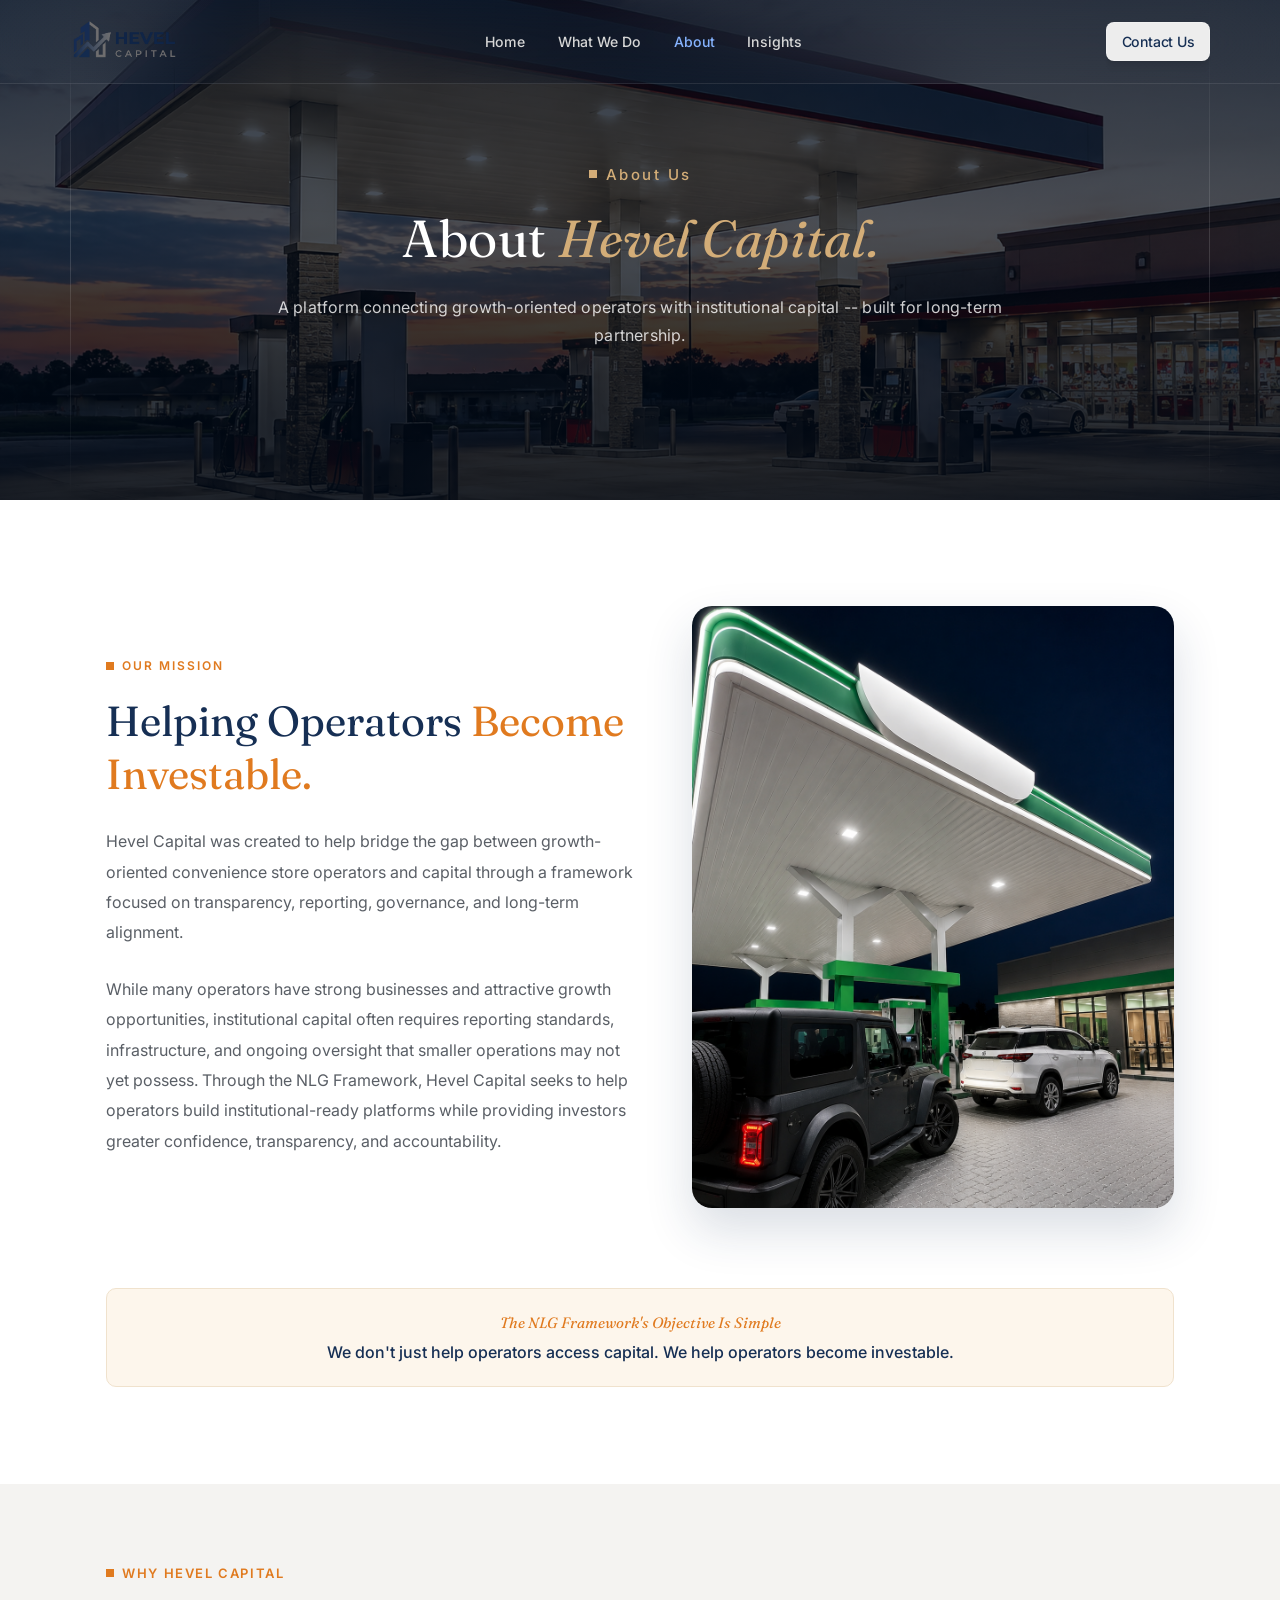
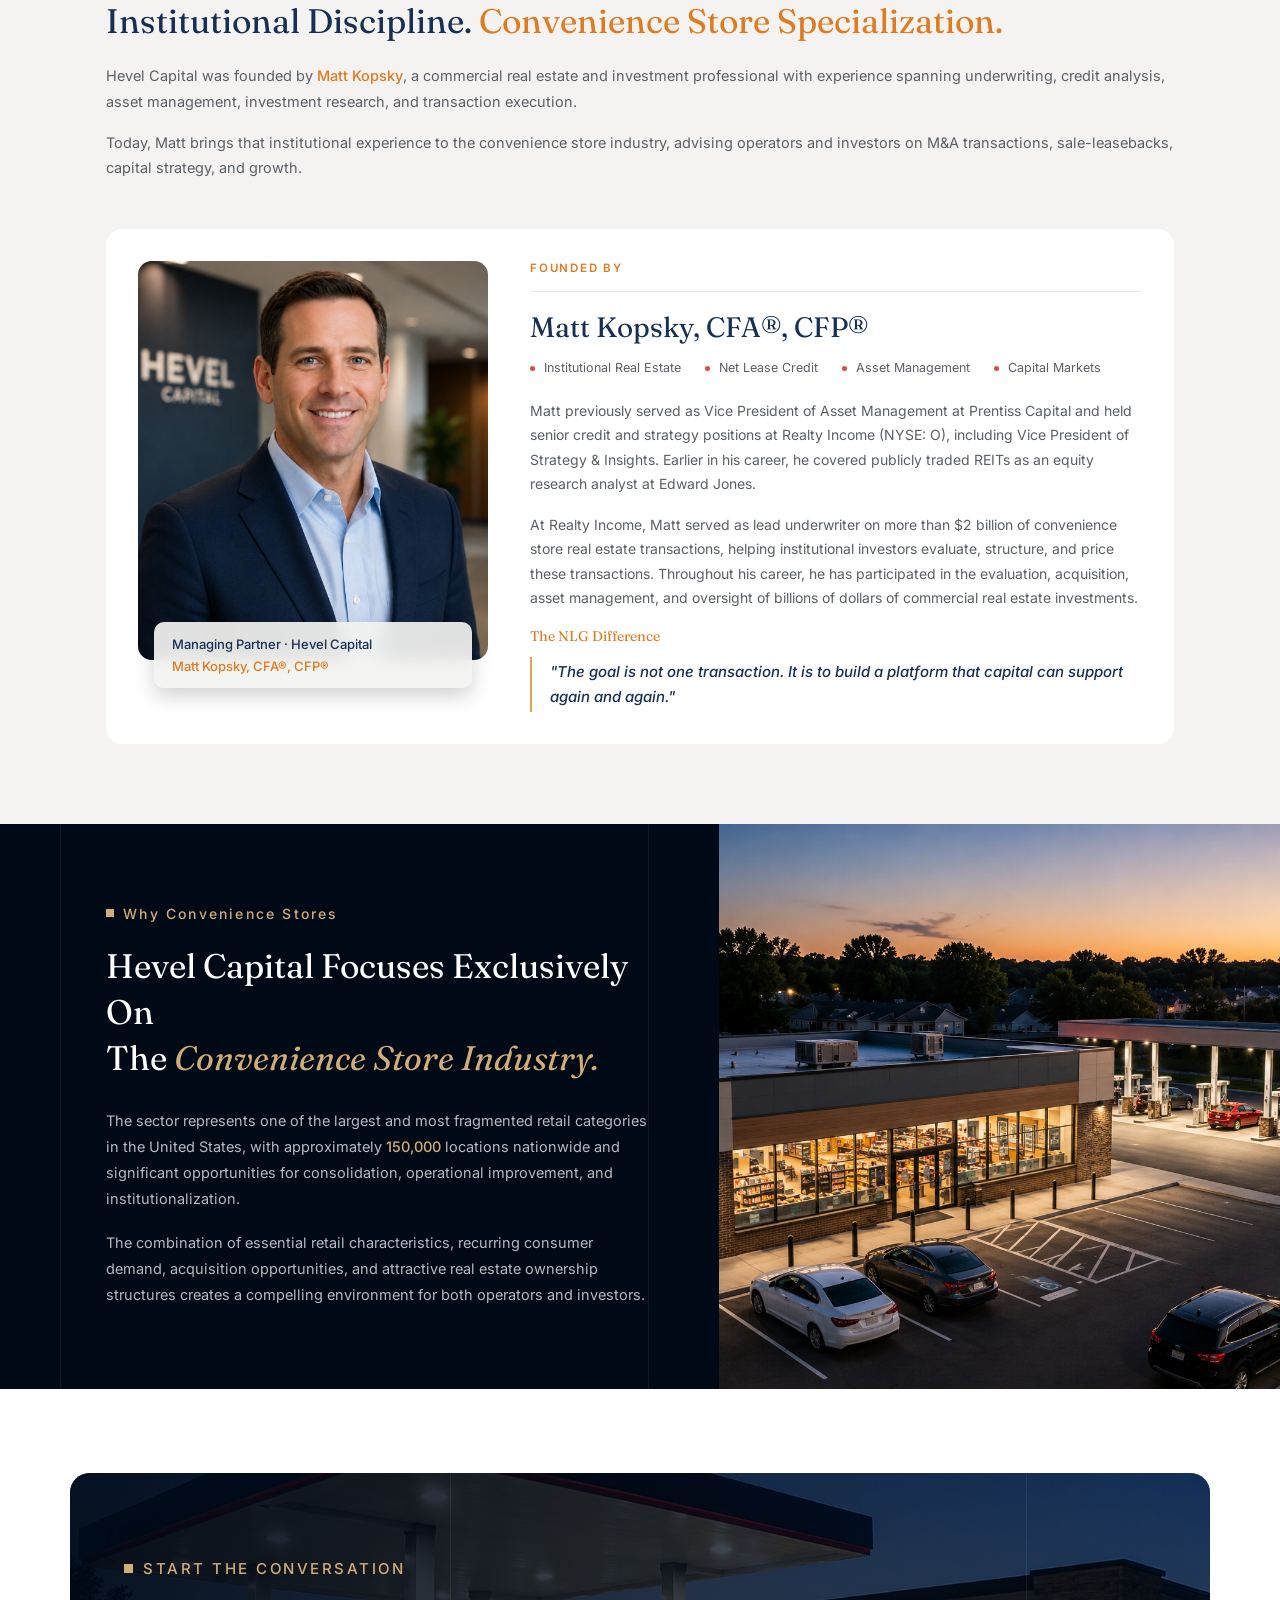
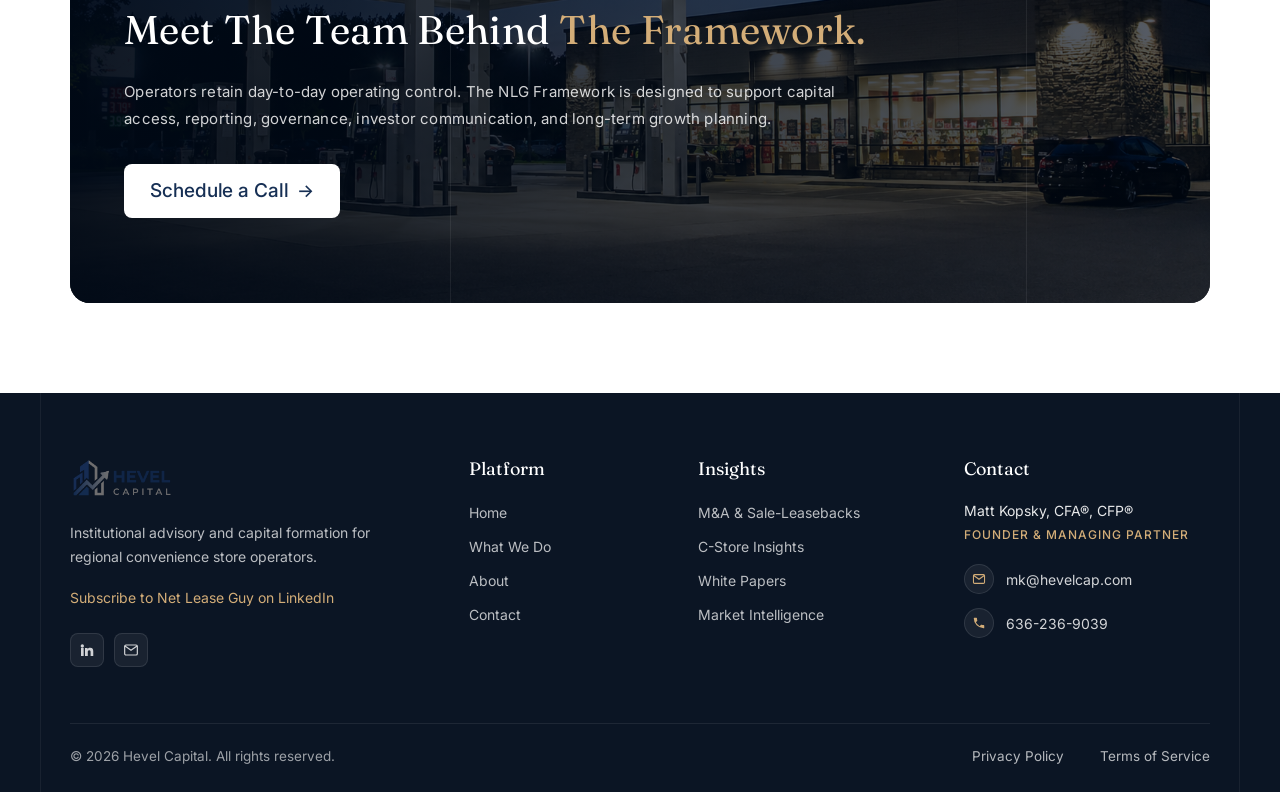
==== about.html @ ee1417fd "added ui" ====
<!DOCTYPE html>
<html lang="en">
<head>
<meta charset="UTF-8">
<meta name="viewport" content="width=device-width, initial-scale=1.0">
<title>About | Hevel Capital</title>
<link rel="preconnect" href="https://fonts.googleapis.com">
<link rel="preconnect" href="https://fonts.gstatic.com" crossorigin>
<link href="https://fonts.googleapis.com/css2?family=Fraunces:ital,opsz,wght@0,9..144,400;1,9..144,400&family=Inter:wght@400;500;600;700&display=swap" rel="stylesheet">
<link rel="stylesheet" href="css/style.css">
</head>
<body>

<header class="breadcrumb-section">

  <nav class="navbar">
    <div class="logo">
      <img src="asset/home/logo.png" alt="Hevel Capital">
    </div>

    <ul class="nav-links">
      <li><a href="index.html">Home</a></li>
      <li><a href="what-we-do.html">What We Do</a></li>
      <li><a href="about.html" class="active">About</a></li>
      <li><a href="insights.html">Insights</a></li>
    </ul>

    <a href="contact.html" class="btn btn-contact">Contact Us</a>
  </nav>

  <div class="breadcrumb-bg">
    <img src="asset/breadcrumb/breadcrumb_back.png" alt="">
  </div>

  <div class="breadcrumb-guides" aria-hidden="true">
    <span class="v-line v-line--left"></span>
    <span class="v-line v-line--right"></span>
  </div>

  <div class="breadcrumb-content">
    <div class="breadcrumb-eyebrow">
      <span class="dot"></span>
      <span>About Us</span>
    </div>

    <h1 class="breadcrumb-heading">About <em>Hevel Capital.</em></h1>

    <p class="breadcrumb-text">A platform connecting growth-oriented operators with institutional capital -- built for long-term partnership.</p>
  </div>

</header>

<section class="mission-section">
  <div class="mission-row">
    <div class="mission-copy">
      <div class="service-eyebrow">
        <span class="dot"></span>
        <span>Our Mission</span>
      </div>

      <h2 class="service-heading">Helping Operators <em>Become<br>Investable.</em></h2>

      <p class="service-text">Hevel Capital was created to help bridge the gap between growth-oriented convenience store operators and capital through a framework focused on transparency, reporting, governance, and long-term alignment.</p>

      <p class="service-text">While many operators have strong businesses and attractive growth opportunities, institutional capital often requires reporting standards, infrastructure, and ongoing oversight that smaller operations may not yet possess. Through the NLG Framework, Hevel Capital seeks to help operators build institutional-ready platforms while providing investors greater confidence, transparency, and accountability.</p>
    </div>

    <div class="service-media">
      <img src="asset/about/our_mission.png" alt="Our mission">
    </div>
  </div>

  <div class="mission-callout">
    <h4>The NLG Framework's Objective Is Simple</h4>
    <p>We don't just help operators access capital. We help operators become investable.</p>
  </div>
</section>

<section class="founder-section">
  <div class="founder-intro">
    <div class="service-eyebrow">
      <span class="dot"></span>
      <span>Why Hevel Capital</span>
    </div>

    <h2 class="founder-heading">Institutional Discipline. <em>Convenience Store Specialization.</em></h2>

    <p class="service-text">Hevel Capital was founded by <strong>Matt Kopsky</strong>, a commercial real estate and investment professional with experience spanning underwriting, credit analysis, asset management, investment research, and transaction execution.</p>

    <p class="service-text">Today, Matt brings that institutional experience to the convenience store industry, advising operators and investors on M&amp;A transactions, sale-leasebacks, capital strategy, and growth.</p>
  </div>

  <div class="founder-card">
    <div class="founder-photo">
      <img src="asset/about/founded_by.png" alt="Matt Kopsky">
      <div class="founder-photo-caption">
        <span class="founder-photo-role">Managing Partner · Hevel Capital</span>
        <span class="founder-photo-name">Matt Kopsky, CFA®, CFP®</span>
      </div>
    </div>

    <div class="founder-body">
      <span class="founder-label">Founded By</span>
      <h3 class="founder-name">Matt Kopsky, CFA®, CFP®</h3>

      <ul class="founder-tags">
        <li>Institutional Real Estate</li>
        <li>Net Lease Credit</li>
        <li>Asset Management</li>
        <li>Capital Markets</li>
      </ul>

      <p>Matt previously served as Vice President of Asset Management at Prentiss Capital and held senior credit and strategy positions at Realty Income (NYSE: O), including Vice President of Strategy &amp; Insights. Earlier in his career, he covered publicly traded REITs as an equity research analyst at Edward Jones.</p>

      <p>At Realty Income, Matt served as lead underwriter on more than $2 billion of convenience store real estate transactions, helping institutional investors evaluate, structure, and price these transactions. Throughout his career, he has participated in the evaluation, acquisition, asset management, and oversight of billions of dollars of commercial real estate investments.</p>

      <span class="founder-label founder-label--quote">The NLG Difference</span>
      <blockquote class="founder-quote">"The goal is not one transaction. It is to build a platform that capital can support again and again."</blockquote>
    </div>
  </div>
</section>

<section class="whycs-section">
  <div class="whycs-copy">
    <div class="whycs-lines" aria-hidden="true">
      <span></span>
      <span></span>
    </div>

    <div class="whycs-inner">
      <div class="whycs-eyebrow">
        <span class="dot"></span>
        <span>Why Convenience Stores</span>
      </div>

      <h2 class="whycs-heading">Hevel Capital Focuses Exclusively On<br>The <em>Convenience Store Industry.</em></h2>

      <p class="whycs-text">The sector represents one of the largest and most fragmented retail categories in the United States, with approximately <strong>150,000</strong> locations nationwide and significant opportunities for consolidation, operational improvement, and institutionalization.</p>

      <p class="whycs-text">The combination of essential retail characteristics, recurring consumer demand, acquisition opportunities, and attractive real estate ownership structures creates a compelling environment for both operators and investors.</p>
    </div>
  </div>

  <div class="whycs-media">
    <img src="asset/about/why_convenience_stores.png" alt="Why convenience stores">
  </div>
</section>

<section class="touch-section touch-section--spaced">
  <div class="touch-card touch-card--stack">

    <div class="touch-bg">
      <img src="asset/about/meet_the-team.png" alt="">
    </div>

    <div class="touch-lines" aria-hidden="true">
      <span></span>
      <span></span>
    </div>

    <div class="touch-inner">
      <div class="touch-left">
        <div class="touch-eyebrow">
          <span class="dot"></span>
          <span>Start The Conversation</span>
        </div>

        <h2 class="touch-heading">Meet The Team Behind <em>The Framework.</em></h2>

        <p class="touch-text">Operators retain day-to-day operating control. The NLG Framework is designed to support capital access, reporting, governance, investor communication, and long-term growth planning.</p>

        <a href="#" class="btn btn-primary">Schedule a Call <span class="arrow">→</span></a>
      </div>
    </div>

  </div>
</section>

<footer class="site-footer">
  <div class="footer-lines" aria-hidden="true">
    <span></span>
    <span></span>
  </div>

  <div class="footer-top">

    <div class="footer-brand">
      <div class="footer-logo">
        <img src="asset/home/logo.png" alt="Hevel Capital">
      </div>
      <p class="footer-about">Institutional advisory and capital formation for regional convenience store operators.</p>
      <a href="#" class="footer-subscribe">Subscribe to Net Lease Guy on LinkedIn</a>
      <div class="footer-social">
        <a href="#" aria-label="LinkedIn">
          <svg viewBox="0 0 24 24" fill="currentColor" width="16" height="16"><path d="M4.98 3.5a2.5 2.5 0 1 1 0 5 2.5 2.5 0 0 1 0-5zM3 9h4v12H3zM9 9h3.8v1.71h.05c.53-.95 1.83-1.96 3.77-1.96 4.03 0 4.78 2.5 4.78 5.76V21h-4v-5.57c0-1.33-.03-3.05-1.95-3.05-1.95 0-2.25 1.45-2.25 2.95V21H9z"/></svg>
        </a>
        <a href="#" aria-label="Email">
          <svg viewBox="0 0 24 24" fill="none" stroke="currentColor" stroke-width="1.8" width="16" height="16"><rect x="2.5" y="4.5" width="19" height="15" rx="2"/><path d="m3 6 9 6.5L21 6"/></svg>
        </a>
      </div>
    </div>

    <div class="footer-col">
      <h4>Platform</h4>
      <ul>
        <li><a href="index.html">Home</a></li>
        <li><a href="what-we-do.html">What We Do</a></li>
        <li><a href="about.html">About</a></li>
        <li><a href="contact.html">Contact</a></li>
      </ul>
    </div>

    <div class="footer-col">
      <h4>Insights</h4>
      <ul>
        <li><a href="#">M&amp;A &amp; Sale-Leasebacks</a></li>
        <li><a href="#">C-Store Insights</a></li>
        <li><a href="#">White Papers</a></li>
        <li><a href="#">Market Intelligence</a></li>
      </ul>
    </div>

    <div class="footer-col footer-contact">
      <h4>Contact</h4>
      <p class="footer-name">Matt Kopsky, CFA®, CFP®</p>
      <p class="footer-role">Founder &amp; Managing Partner</p>
      <a href="mailto:mk@hevelcap.com" class="footer-contact-item">
        <span class="footer-icon">
          <svg viewBox="0 0 24 24" fill="none" stroke="currentColor" stroke-width="1.8" width="14" height="14"><rect x="2.5" y="4.5" width="19" height="15" rx="2"/><path d="m3 6 9 6.5L21 6"/></svg>
        </span>
        mk@hevelcap.com
      </a>
      <a href="tel:6362369039" class="footer-contact-item">
        <span class="footer-icon">
          <svg viewBox="0 0 24 24" fill="currentColor" width="14" height="14"><path d="M6.6 10.8a15.1 15.1 0 0 0 6.6 6.6l2.2-2.2a1 1 0 0 1 1-.24 11.4 11.4 0 0 0 3.6.57 1 1 0 0 1 1 1V20a1 1 0 0 1-1 1A17 17 0 0 1 3 4a1 1 0 0 1 1-1h3.5a1 1 0 0 1 1 1c0 1.25.2 2.46.57 3.6a1 1 0 0 1-.25 1z"/></svg>
        </span>
        636-236-9039
      </a>
    </div>

  </div>

  <div class="footer-bottom">
    <p>© 2026 Hevel Capital. All rights reserved.</p>
    <div class="footer-legal">
      <a href="#">Privacy Policy</a>
      <a href="#">Terms of Service</a>
    </div>
  </div>
</footer>

</body>
</html>
---- css/style.css ----
:root{
  --navy: #162f54;
  --gold: #d3ad78;
  --bg-dark: #000916;
  --white: #ffffff;
  --text-muted: rgba(255,255,255,0.8);
  --border-alpha: rgba(255,255,255,0.09);
  --line-alpha: rgba(255,255,255,0.2);
}

*{margin:0;padding:0;box-sizing:border-box;}

body{
  font-family:'Inter', sans-serif;
  background:var(--bg-dark);
  color:var(--white);
}

a{text-decoration:none;color:inherit;}
ul{list-style:none;}

.btn{
  display:inline-flex;
  align-items:center;
  justify-content:center;
  gap:8px;
  border-radius:8px;
  font-weight:500;
  white-space:nowrap;
  transition:opacity .2s ease;
}
.btn:hover{opacity:.85;}

.btn-primary{
  background:var(--white);
  color:var(--navy);
  padding:12px 20px;
  font-size:18px;
  line-height:24px;
  letter-spacing:-0.1px;
}
.btn-primary .arrow{font-size:18px;}

.btn-contact{
  background:#ededed;
  color:var(--navy);
  padding:10px 16px;
  font-size:16px;
  line-height:20px;
  letter-spacing:-0.2px;
  border:1px solid rgba(255,255,255,0.2);
  backdrop-filter:blur(12.5px);
  box-shadow:0 17px 2.5px rgba(0,0,0,0),0 11px 2px rgba(0,0,0,0.01),0 6px 2px rgba(0,0,0,0.03),0 3px 1.5px rgba(0,0,0,0.04),0 1px 1px rgba(0,0,0,0.05);
}

/* ---------- Hero section ---------- */
.hero-section{
  position:relative;
  width:100%;
  min-height:800px;
  overflow:hidden;
}

.hero-bg{
  position:absolute;
  inset:0;
  z-index:0;
  background:var(--bg-dark);
}
.hero-bg img{
  width:100%;
  height:100%;
  object-fit:cover;
  opacity:0.2;
}

/* Navbar */
.navbar{
  position:relative;
  z-index:5;
  display:flex;
  align-items:center;
  justify-content:space-between;
  height:84px;
  padding:12px 80px;
  border-bottom:1px solid var(--border-alpha);
  backdrop-filter:blur(35px);
  background:linear-gradient(142.5deg, rgba(245,245,241,0.012) 13.1%, rgba(245,245,241,0.006) 18%);
}

.logo img{
  height:44px;
  width:auto;
  object-fit:contain;
}

.nav-links{
  display:flex;
  align-items:center;
  gap:4px;
  height:48px;
  padding:0 10px;
  border-radius:8px;
}
.nav-links li a{
  display:flex;
  align-items:center;
  justify-content:center;
  height:48px;
  padding:4px 16px;
  border-radius:16px;
  font-weight:500;
  font-size:16px;
  letter-spacing:0.1px;
  color:#d6d6d6;
}
.nav-links li a.active{
  color:#86b3fe;
}

/* Guide lines */
.hero-guides{
  position:absolute;
  inset:0;
  z-index:1;
  pointer-events:none;
}
.v-line{
  position:absolute;
  top:50%;
  transform:translateY(-50%);
  width:1px;
  height:900px;
  background:linear-gradient(180deg, rgba(255,255,255,0) 0%, rgba(255,255,255,0.15) 50%, rgba(255,255,255,0) 100%);
}
.v-line--left{left:80px;}
.v-line--right{right:79.5px;}

/* Hero content */
.hero-content{
  position:relative;
  z-index:2;
  display:flex;
  flex-direction:column;
  align-items:flex-start;
  gap:40px;
  max-width:893px;
  padding:120px 0 160px 120px;
}

.hero-eyebrow{
  display:flex;
  align-items:center;
  gap:8px;
}
.hero-eyebrow .dot{
  width:8px;
  height:8px;
  background:var(--gold);
  display:inline-block;
}
.hero-eyebrow span:last-child{
  color:var(--gold);
  font-size:16px;
  font-weight:500;
  letter-spacing:2px;
  line-height:24px;
}

.hero-copy{
  display:flex;
  flex-direction:column;
  gap:16px;
}
.hero-copy h1{
  font-family:'Fraunces', serif;
  font-weight:400;
  font-size:64px;
  line-height:72px;
  letter-spacing:1px;
  max-width:807px;
}
.hero-copy h1 em{
  font-style:italic;
  color:var(--gold);
}
.hero-copy p{
  font-size:18px;
  line-height:28px;
  letter-spacing:0.3px;
  color:var(--text-muted);
  max-width:764px;
}

/* Bottom strip */
.hero-strip{
  position:relative;
  z-index:3;
  display:flex;
  width:100%;
  padding:0 80px;
  border-top:1px solid var(--line-alpha);
}
.strip-item{
  display:flex;
  align-items:center;
  justify-content:space-between;
  flex:1 1 0;
  padding:12px 16px;
  border-top:1px solid var(--line-alpha);
  border-bottom:1px solid var(--line-alpha);
  border-right:1px solid var(--line-alpha);
  backdrop-filter:blur(6px);
}
.strip-item:first-child{
  border-left:1px solid var(--line-alpha);
}
.strip-item span{
  font-size:16px;
  font-weight:500;
  line-height:24px;
  letter-spacing:0.5px;
  text-transform:uppercase;
  color:#ccc;
}
.strip-item .dots{
  display:flex;
  align-items:center;
  gap:3px;
}
.strip-item .dots b{
  width:6px;
  height:6px;
  background:rgba(211,173,120,0.5);
  display:inline-block;
}

/* ---------- Responsive (fluid scale down, no reflow until real mobile) ---------- */
@media (max-width:1439px){
  .navbar{padding:12px clamp(20px,5.5vw,80px);}
  .hero-content{padding:clamp(60px,8.3vw,120px) clamp(20px,5.5vw,120px) clamp(90px,11vw,160px);max-width:62vw;}
  .hero-copy h1{font-size:clamp(28px,4.44vw,64px);line-height:clamp(34px,5vw,72px);max-width:56vw;}
  .hero-copy p{font-size:clamp(14px,1.25vw,18px);line-height:clamp(20px,1.94vw,28px);max-width:53vw;}
  .nav-links li a{font-size:clamp(13px,1.1vw,16px);padding:4px clamp(8px,1.1vw,16px);}
  .btn-contact{font-size:clamp(13px,1.1vw,16px);padding:clamp(8px,0.7vw,10px) clamp(12px,1.1vw,16px);}
  .btn-primary{font-size:clamp(14px,1.25vw,18px);padding:clamp(10px,0.83vw,12px) clamp(14px,1.4vw,20px);}
  .hero-strip{padding:0 clamp(20px,5.5vw,80px);}
  .strip-item{padding:clamp(8px,0.83vw,12px) clamp(10px,1.1vw,16px);}
  .strip-item span{font-size:clamp(11px,1.1vw,16px);}
  .v-line--left{left:clamp(20px,5.5vw,80px);}
  .v-line--right{right:clamp(20px,5.5vw,79.5px);}
}

/* ---------- Capital Ceiling section ---------- */
.ceiling-section{
  background:#f4f3f1;
  color:var(--navy);
  padding:96px 80px;
}
.ceiling-container{
  width:100%;
}

.ceiling-eyebrow{
  display:flex;
  align-items:center;
  gap:8px;
  margin-bottom:16px;
}
.ceiling-eyebrow .dot{
  width:8px;
  height:8px;
  background:#e07a1f;
  display:inline-block;
}
.ceiling-eyebrow span:last-child{
  color:#e07a1f;
  font-size:14px;
  font-weight:600;
  letter-spacing:2px;
  text-transform:uppercase;
}

.ceiling-heading{
  font-family:'Fraunces', serif;
  font-weight:400;
  font-size:44px;
  line-height:1.25;
  max-width:min(640px,100%);
  margin-bottom:24px;
}
.ceiling-heading .accent{color:#e07a1f;}

.ceiling-text{
  font-size:16px;
  line-height:1.6;
  color:#5a5f66;
  max-width:100%;
  margin-bottom:16px;
}
.ceiling-text--bold strong{color:var(--navy);}

.ceiling-cards{
  position:relative;
  display:grid;
  grid-template-columns:repeat(3,1fr);
  gap:24px;
  margin-top:56px;
  margin-bottom:40px;
}

.ceiling-card{
  position:relative;
  aspect-ratio:373/400;
}
.ceiling-card img{
  width:100%;
  height:100%;
  object-fit:cover;
  object-position:top center;
  display:block;
  border-radius:16px;
}
.ceiling-card-info{
  position:absolute;
  left:12px;
  right:12px;
  bottom:-32px;
  background:#eeeeec;
  border-radius:12px;
  padding:18px 20px;
  box-shadow:0 10px 24px rgba(0,0,0,0.12);
}
.ceiling-card-info h3{
  font-size:16px;
  font-weight:700;
  color:var(--navy);
  margin-bottom:10px;
}
.ceiling-card-info ul{
  display:flex;
  flex-direction:column;
  gap:7px;
}
.ceiling-card-info li{
  position:relative;
  padding-left:14px;
  font-size:13px;
  color:#5a5f66;
  line-height:1.5;
}
.ceiling-card-info li::before{
  content:"";
  position:absolute;
  left:0;
  top:7px;
  width:5px;
  height:5px;
  border-radius:50%;
  background:#9aa0a6;
}

.ceiling-bridge{
  margin-top:56px;
  background:#ffffff;
  border-radius:16px;
  padding:32px;
  text-align:center;
  box-shadow:0 4px 20px rgba(0,0,0,0.04);
}
.ceiling-bridge h4{
  font-family:'Fraunces', serif;
  font-weight:400;
  font-style:italic;
  font-size:20px;
  color:#e07a1f;
  margin-bottom:20px;
}
.ceiling-bridge-list{
  display:flex;
  flex-wrap:wrap;
  justify-content:center;
  gap:12px 32px;
  border-top:1px solid #eee;
  padding-top:20px;
}
.ceiling-bridge-list span{
  display:inline-flex;
  align-items:center;
  gap:8px;
  font-size:14px;
  font-weight:500;
  color:var(--navy);
}
.ceiling-bridge-list i{
  width:6px;
  height:6px;
  border-radius:50%;
  background:#e04b3f;
  display:inline-block;
}

/* ---------- Hevel Capital Solution section ---------- */
.solution-section{
  background:#ffffff;
  color:var(--navy);
  padding:96px 80px 0;
}
.solution-container{
  width:100%;
  text-align:center;
}

.solution-eyebrow{
  display:flex;
  align-items:center;
  justify-content:center;
  gap:8px;
  margin-bottom:16px;
}
.solution-eyebrow .dot{
  width:8px;
  height:8px;
  background:#e07a1f;
  display:inline-block;
}
.solution-eyebrow span:last-child{
  color:#e07a1f;
  font-size:14px;
  font-weight:600;
  letter-spacing:2px;
  text-transform:uppercase;
}

.solution-heading{
  font-family:'Fraunces', serif;
  font-weight:400;
  font-size:34px;
  line-height:1.35;
  margin-bottom:48px;
}
.solution-heading .accent{color:#e07a1f;}

.solution-grid{
  position:relative;
  background:#f4f3f1;
  border-radius:20px;
  display:grid;
  grid-template-columns:1fr 1fr;
  text-align:left;
  padding:48px;
  column-gap:64px;
  row-gap:56px;
}
.solution-grid::before{
  content:"";
  position:absolute;
  top:48px;
  bottom:48px;
  left:50%;
  width:1px;
  background:#ddd;
}

.solution-card{
  display:flex;
  flex-direction:column;
}
.solution-card-head{
  display:flex;
  align-items:center;
  gap:12px;
  margin-bottom:20px;
}
.solution-num{
  font-family:'Fraunces', serif;
  font-size:26px;
  color:#d3ad78;
  flex-shrink:0;
}
.solution-rule{
  flex:1;
  height:1px;
  background:#ddd;
}
.solution-card h4{
  display:flex;
  align-items:flex-start;
  gap:8px;
  font-size:17px;
  font-weight:700;
  color:var(--navy);
  margin-bottom:12px;
}
.solution-card h4 i{
  width:6px;
  height:6px;
  margin-top:6px;
  background:#4a90d9;
  flex-shrink:0;
  display:inline-block;
}
.solution-card p{
  font-size:14.5px;
  line-height:1.7;
  color:#6b7079;
}

.solution-strip{
  display:flex;
  width:100%;
  margin-top:56px;
  border-top:1px solid #e4e4e2;
}
.strip-item--light{
  border-color:#e4e4e2;
}
.strip-item--light:last-child{
  border-right:none;
}
.strip-item--light span{
  color:var(--navy);
}
.strip-item--light .dots b{
  background:rgba(211,173,120,0.7);
}

@media (max-width:1439px){
  .ceiling-section{padding:clamp(48px,7vw,96px) clamp(20px,5.5vw,80px);}
  .solution-section{padding:clamp(48px,7vw,96px) clamp(20px,5.5vw,80px) 0;}
}

@media (max-width:768px){
  .solution-grid{grid-template-columns:1fr;padding:32px;}
  .solution-grid::before,.solution-grid::after{display:none;}
  .solution-heading{font-size:26px;}
  .solution-strip{flex-wrap:wrap;}
  .strip-item--light{flex:1 1 50%;}
}

@media (max-width:900px){
  .ceiling-cards{grid-template-columns:1fr;}
}

@media (max-width:480px){
  .ceiling-heading{font-size:32px;max-width:100%;}
  .ceiling-text{max-width:100%;}
}

@media (max-width:640px){
  .navbar{flex-wrap:wrap;height:auto;row-gap:12px;}
  .nav-links{order:3;width:100%;justify-content:center;padding:0;}
  .hero-content{max-width:100%;padding:40px 20px 120px;}
  .hero-copy h1{max-width:100%;}
  .hero-copy p{max-width:100%;}
  .hero-strip{flex-wrap:wrap;}
  .strip-item{flex:1 1 50%;}
  .v-line--left,.v-line--right{display:none;}
}

/* ---------- NLG Framework section ---------- */
.nlg-section{
  position:relative;
  min-height:640px;
  display:flex;
  align-items:center;
  overflow:hidden;
  padding:80px 80px 80px 120px;
  background:var(--bg-dark);
}
.nlg-bg{
  position:absolute;
  inset:0;
  z-index:0;
}
.nlg-bg img{
  width:100%;
  height:100%;
  object-fit:cover;
  object-position:center bottom;
}
.nlg-bg::after{
  content:"";
  position:absolute;
  inset:0;
  background:
    linear-gradient(90deg, rgba(0,9,22,0.92) 0%, rgba(0,9,22,0.75) 45%, rgba(0,9,22,0.25) 100%),
    linear-gradient(0deg, rgba(0,9,22,0.85) 0%, rgba(0,9,22,0) 45%);
}

.nlg-content{
  position:relative;
  z-index:2;
  max-width:640px;
}

.nlg-eyebrow{
  display:flex;
  align-items:center;
  gap:8px;
  margin-bottom:20px;
}
.nlg-eyebrow .dot{
  width:8px;
  height:8px;
  background:#d3ad78;
  display:inline-block;
}
.nlg-eyebrow span:last-child{
  color:#d3ad78;
  font-size:14px;
  font-weight:500;
  letter-spacing:2px;
  text-transform:uppercase;
}

.nlg-heading{
  font-family:'Fraunces', serif;
  font-weight:400;
  font-size:38px;
  line-height:1.3;
  letter-spacing:0.2px;
  color:#fff;
  margin-bottom:24px;
}
.nlg-heading em{
  font-style:italic;
  color:#d3ad78;
}

.nlg-text{
  font-size:16px;
  line-height:1.75;
  letter-spacing:0.2px;
  color:rgba(255,255,255,0.75);
  margin-bottom:32px;
  max-width:560px;
}

.nlg-image{
  position:absolute;
  z-index:1;
  right:0;
  bottom:0;
  width:56%;
  max-width:760px;
  pointer-events:none;
}
.nlg-image img{
  width:100%;
  display:block;
  -webkit-mask-image:linear-gradient(to bottom, #000 82%, rgba(0,0,0,0) 100%);
  mask-image:linear-gradient(to bottom, #000 82%, rgba(0,0,0,0) 100%);
  filter:drop-shadow(0 30px 40px rgba(0,0,0,0.5));
}

@media (max-width:1439px){
  .nlg-section{padding:clamp(48px,7vw,80px) clamp(20px,5.5vw,80px) clamp(48px,7vw,80px) clamp(20px,7vw,120px);}
}

@media (max-width:900px){
  .nlg-section{flex-direction:column;align-items:flex-start;min-height:auto;padding-top:56px;}
  .nlg-content{max-width:100%;}
  .nlg-image{display:none;}
  .nlg-bg::after{background:linear-gradient(180deg, rgba(0,9,22,0.85) 0%, rgba(0,9,22,0.92) 100%);}
}

/* ---------- Two Audiences section ---------- */
.audience-section{
  background:#ffffff;
  color:var(--navy);
  padding:96px 80px;
  text-align:center;
}
.audience-container{
  width:100%;
}

.audience-eyebrow{
  display:flex;
  align-items:center;
  justify-content:center;
  gap:8px;
  margin-bottom:16px;
}
.audience-eyebrow .dot{
  width:8px;
  height:8px;
  background:#e07a1f;
  display:inline-block;
}
.audience-eyebrow span:last-child{
  color:#e07a1f;
  font-size:14px;
  font-weight:600;
  letter-spacing:2px;
  text-transform:uppercase;
}

.audience-heading{
  font-family:'Fraunces', serif;
  font-weight:400;
  font-size:32px;
  line-height:1.3;
  margin-bottom:16px;
}
.audience-heading .accent{color:#e07a1f;}

.audience-text{
  font-size:14.5px;
  line-height:1.65;
  color:#5a5f66;
  max-width:800px;
  margin:0 auto 56px;
}

.audience-grid{
  display:grid;
  grid-template-columns:1fr 1fr;
  gap:32px;
  text-align:left;
}

.audience-card{
  background:#f4f3f1;
  border-radius:20px;
  overflow:hidden;
}
.audience-card-img{
  width:100%;
  aspect-ratio:295/195;
  overflow:hidden;
}
.audience-card-img img{
  width:100%;
  height:100%;
  object-fit:cover;
  display:block;
}
.audience-card-body{
  padding:32px;
}
.audience-tag{
  display:flex;
  align-items:center;
  gap:8px;
  margin-bottom:16px;
}
.audience-tag .dot{
  width:8px;
  height:8px;
  background:#e07a1f;
  display:inline-block;
}
.audience-tag span:last-child{
  color:#e07a1f;
  font-size:13px;
  font-weight:600;
  letter-spacing:1.5px;
  text-transform:uppercase;
}
.audience-card-body h3{
  font-family:'Fraunces', serif;
  font-weight:400;
  font-size:24px;
  line-height:1.35;
  color:var(--navy);
  margin-bottom:16px;
}
.audience-card-body p{
  font-size:14.5px;
  line-height:1.7;
  color:#6b7079;
}

@media (max-width:1439px){
  .audience-section{padding:clamp(48px,7vw,96px) clamp(20px,5.5vw,80px);}
}

@media (max-width:900px){
  .audience-grid{grid-template-columns:1fr;}
  .audience-heading{font-size:28px;}
}

/* ---------- Get In Touch section ---------- */
.touch-section{
  background:#ffffff;
  padding:0 80px 96px;
}
.touch-card{
  position:relative;
  border-radius:20px;
  overflow:hidden;
  background:var(--bg-dark);
  min-height:680px;
  display:flex;
  align-items:stretch;
}
.touch-bg{
  position:absolute;
  inset:0;
  z-index:0;
}
.touch-bg img{
  width:100%;
  height:100%;
  object-fit:cover;
  object-position:center center;
  opacity:0.7;
}
.touch-bg::after{
  content:"";
  position:absolute;
  inset:0;
  background:linear-gradient(90deg, rgba(0,9,22,0.92) 0%, rgba(0,9,22,0.7) 45%, rgba(0,9,22,0.5) 100%);
}

.touch-lines{
  position:absolute;
  inset:0;
  z-index:1;
  pointer-events:none;
}
.touch-lines span{
  position:absolute;
  top:0;
  bottom:0;
  width:1px;
  background:rgba(255,255,255,0.07);
}
.touch-lines span:first-child{left:33.33%;}
.touch-lines span:last-child{right:16%;}

.touch-inner{
  position:relative;
  z-index:2;
  width:100%;
  display:grid;
  grid-template-columns:1fr 1.15fr;
  align-items:stretch;
  gap:40px;
  padding:64px 60px;
}
.touch-left{
  align-self:start;
}

.touch-eyebrow{
  display:flex;
  align-items:center;
  gap:10px;
  margin-bottom:26px;
}
.touch-eyebrow .dot{
  width:9px;
  height:9px;
  background:#d3ad78;
  display:inline-block;
}
.touch-eyebrow span:last-child{
  color:#d3ad78;
  font-size:15px;
  font-weight:500;
  letter-spacing:2.5px;
  text-transform:uppercase;
}

.touch-heading{
  font-family:'Fraunces', serif;
  font-weight:400;
  font-size:48px;
  line-height:1.28;
  letter-spacing:0.3px;
  color:#fff;
  margin-bottom:40px;
}
.touch-heading em{
  font-style:normal;
  color:#d3ad78;
}
.touch-left .btn-primary{
  padding:15px 26px;
  font-size:19px;
}

.touch-text{
  align-self:end;
  font-size:17px;
  line-height:1.85;
  letter-spacing:0.2px;
  color:rgba(255,255,255,0.82);
  max-width:100%;
  margin-left:auto;
}

@media (max-width:1439px){
  .touch-section{padding:0 clamp(20px,5.5vw,80px) clamp(48px,7vw,96px);}
  .touch-inner{padding:clamp(32px,4vw,56px) clamp(24px,4.2vw,60px);}
}

@media (max-width:900px){
  .touch-inner{grid-template-columns:1fr;align-items:start;}
  .touch-heading{font-size:32px;margin-bottom:28px;}
  .touch-text{align-self:start;font-size:15px;}
  .touch-text{max-width:100%;margin-left:0;}
  .touch-lines{display:none;}
}

/* ---------- Footer ---------- */
.site-footer{
  position:relative;
  background:#0b1524;
  color:#fff;
  padding:72px 80px 0;
}
.footer-lines{
  position:absolute;
  inset:0;
  pointer-events:none;
}
.footer-lines span{
  position:absolute;
  top:0;
  bottom:0;
  width:1px;
  background:rgba(255,255,255,0.06);
}
.footer-lines span:first-child{left:40px;}
.footer-lines span:last-child{right:40px;}

.footer-top{
  position:relative;
  z-index:1;
  display:grid;
  grid-template-columns:1.9fr 1fr 1.2fr 1.3fr;
  gap:40px;
  padding-bottom:56px;
}

.footer-logo img{
  height:42px;
  width:auto;
  object-fit:contain;
  display:block;
}
.footer-about{
  margin-top:22px;
  font-size:14px;
  line-height:1.7;
  color:rgba(255,255,255,0.72);
  max-width:300px;
}
.footer-subscribe{
  display:inline-block;
  margin-top:20px;
  font-size:14px;
  color:#d3ad78;
  transition:opacity .2s ease;
}
.footer-subscribe:hover{opacity:.8;}

.footer-social{
  display:flex;
  gap:10px;
  margin-top:26px;
}
.footer-social a{
  width:34px;
  height:34px;
  border-radius:8px;
  display:flex;
  align-items:center;
  justify-content:center;
  background:rgba(255,255,255,0.06);
  border:1px solid rgba(255,255,255,0.1);
  color:rgba(255,255,255,0.8);
  transition:background .2s ease, color .2s ease;
}
.footer-social a:hover{
  background:rgba(255,255,255,0.12);
  color:#fff;
}

.footer-col h4{
  font-family:'Fraunces', serif;
  font-weight:400;
  font-size:18px;
  color:#fff;
  margin-bottom:22px;
}
.footer-col ul{
  display:flex;
  flex-direction:column;
  gap:14px;
}
.footer-col ul a{
  font-size:14px;
  color:rgba(255,255,255,0.72);
  transition:color .2s ease;
}
.footer-col ul a:hover{color:#fff;}

.footer-name{
  font-size:14px;
  color:rgba(255,255,255,0.9);
  margin-bottom:8px;
}
.footer-role{
  font-size:12px;
  font-weight:500;
  letter-spacing:1px;
  text-transform:uppercase;
  color:#d3ad78;
  margin-bottom:22px;
}
.footer-contact-item{
  display:flex;
  align-items:center;
  gap:12px;
  font-size:14px;
  color:rgba(255,255,255,0.82);
  margin-bottom:14px;
  transition:color .2s ease;
}
.footer-contact-item:hover{color:#fff;}
.footer-icon{
  width:30px;
  height:30px;
  border-radius:50%;
  display:flex;
  align-items:center;
  justify-content:center;
  flex-shrink:0;
  background:rgba(255,255,255,0.06);
  border:1px solid rgba(255,255,255,0.1);
  color:#d3ad78;
}

.footer-bottom{
  position:relative;
  z-index:1;
  display:flex;
  align-items:center;
  justify-content:space-between;
  gap:24px;
  padding:24px 0 28px;
  border-top:1px solid rgba(255,255,255,0.08);
}
.footer-bottom p{
  font-size:13.5px;
  color:rgba(255,255,255,0.6);
}
.footer-legal{
  display:flex;
  gap:36px;
}
.footer-legal a{
  font-size:13.5px;
  color:rgba(255,255,255,0.7);
  transition:color .2s ease;
}
.footer-legal a:hover{color:#fff;}

@media (max-width:1439px){
  .site-footer{padding:clamp(48px,5vw,72px) clamp(20px,5.5vw,80px) 0;}
}

@media (max-width:900px){
  .footer-top{grid-template-columns:1fr 1fr;gap:36px;}
  .footer-lines{display:none;}
}

@media (max-width:600px){
  .footer-top{grid-template-columns:1fr;}
  .footer-bottom{flex-direction:column;align-items:flex-start;gap:14px;}
  .footer-legal{gap:24px;}
}

/* ---------- Breadcrumb / page banner ---------- */
.breadcrumb-section{
  position:relative;
  width:100%;
  min-height:500px;
  overflow:hidden;
  background:var(--bg-dark);
}
.breadcrumb-bg{
  position:absolute;
  inset:0;
  z-index:0;
  background:var(--bg-dark);
}
.breadcrumb-bg img{
  width:100%;
  height:100%;
  object-fit:cover;
  object-position:center 60%;
  opacity:0.65;
}
.breadcrumb-bg::after{
  content:"";
  position:absolute;
  inset:0;
  background:linear-gradient(180deg, rgba(0,9,22,0.7) 0%, rgba(0,9,22,0.55) 45%, rgba(0,9,22,0.8) 100%);
}

.breadcrumb-guides{
  position:absolute;
  inset:0;
  z-index:1;
  pointer-events:none;
}
.breadcrumb-guides .v-line{
  top:0;
  height:100%;
  transform:none;
  background:linear-gradient(180deg, rgba(255,255,255,0) 0%, rgba(255,255,255,0.14) 50%, rgba(255,255,255,0) 100%);
}

.breadcrumb-content{
  position:relative;
  z-index:2;
  display:flex;
  flex-direction:column;
  align-items:center;
  text-align:center;
  padding:90px 80px 100px;
}

.breadcrumb-eyebrow{
  display:flex;
  align-items:center;
  gap:9px;
  margin-bottom:22px;
}
.breadcrumb-eyebrow .dot{
  width:8px;
  height:8px;
  background:var(--gold);
  display:inline-block;
}
.breadcrumb-eyebrow span:last-child{
  color:var(--gold);
  font-size:15px;
  font-weight:500;
  letter-spacing:2.5px;
}

.breadcrumb-heading{
  font-family:'Fraunces', serif;
  font-weight:400;
  font-size:52px;
  line-height:1.25;
  letter-spacing:0.5px;
  color:#fff;
  margin-bottom:22px;
}
.breadcrumb-heading em{
  font-style:italic;
  color:var(--gold);
}

.breadcrumb-text{
  font-size:16px;
  line-height:1.75;
  letter-spacing:0.2px;
  color:rgba(255,255,255,0.8);
  max-width:760px;
}

@media (max-width:1439px){
  .breadcrumb-content{padding:clamp(56px,6.3vw,90px) clamp(20px,5.5vw,80px) clamp(60px,7vw,100px);}
  .breadcrumb-guides .v-line--left{left:clamp(20px,5.5vw,80px);}
  .breadcrumb-guides .v-line--right{right:clamp(20px,5.5vw,80px);}
}

@media (max-width:900px){
  .breadcrumb-section{min-height:auto;}
  .breadcrumb-heading{font-size:34px;}
  .breadcrumb-guides{display:none;}
}

/* ---------- What We Do : service rows ---------- */
.service-section{
  background:#ffffff;
  color:var(--navy);
  padding:90px 120px;
}
.service-section--alt{
  background:#f4f3f1;
}

.service-row{
  display:grid;
  grid-template-columns:1fr 1fr;
  align-items:center;
  gap:80px;
}
.service-row--reverse .service-copy{order:2;}
.service-row--reverse .service-media{order:1;}

.service-head{
  display:flex;
  align-items:center;
  gap:12px;
  margin-bottom:18px;
}
.service-num{
  font-family:'Fraunces', serif;
  font-size:22px;
  color:#e07a1f;
}
.service-rule{
  width:34px;
  height:1px;
  background:#d8b78c;
}

.service-eyebrow{
  display:flex;
  align-items:center;
  gap:8px;
  margin-bottom:18px;
}
.service-eyebrow .dot{
  width:8px;
  height:8px;
  background:#e07a1f;
  display:inline-block;
}
.service-eyebrow span:last-child{
  color:#e07a1f;
  font-size:13px;
  font-weight:600;
  letter-spacing:1.6px;
  text-transform:uppercase;
}

.service-heading{
  font-family:'Fraunces', serif;
  font-weight:400;
  font-size:34px;
  line-height:1.3;
  color:var(--navy);
  margin-bottom:16px;
}
.service-heading em{
  font-style:normal;
  color:#e07a1f;
}

.service-tag{
  font-size:17px;
  font-weight:500;
  color:#e07a1f;
  margin-bottom:18px;
}

.service-text{
  font-size:14.5px;
  line-height:1.75;
  color:#5a5f66;
  max-width:520px;
}

.service-media img{
  width:100%;
  aspect-ratio:5/4;
  object-fit:cover;
  display:block;
  border-radius:16px;
  box-shadow:0 18px 40px rgba(22,47,84,0.12);
}

@media (max-width:1439px){
  .service-section{padding:clamp(56px,6.3vw,90px) clamp(20px,8.3vw,120px);}
  .service-row{gap:clamp(32px,5.5vw,80px);}
}

@media (max-width:900px){
  .service-row{grid-template-columns:1fr;gap:32px;}
  .service-row--reverse .service-copy,
  .service-row--reverse .service-media{order:initial;}
  .service-heading{font-size:26px;}
  .service-text{max-width:100%;}
}

/* Compact CTA card variant (What We Do page) */
.touch-card--compact{
  min-height:430px;
}
.touch-card--compact .touch-heading{
  font-size:42px;
  margin-bottom:32px;
}
.touch-card--compact .touch-text{
  font-size:15px;
  line-height:1.8;
}

@media (max-width:900px){
  .touch-card--compact{min-height:auto;}
  .touch-card--compact .touch-heading{font-size:30px;}
}

/* ---------- About : mission ---------- */
.mission-section{
  background:#ffffff;
  color:var(--navy);
  padding:120px 120px 110px;
}
.mission-row{
  display:grid;
  grid-template-columns:1.1fr 1fr;
  align-items:center;
  gap:60px;
}
.mission-copy .service-eyebrow{
  margin-bottom:22px;
}
.mission-copy .service-eyebrow span:last-child{
  font-size:12px;
  letter-spacing:2px;
}
.mission-copy .service-heading{
  font-size:42px;
  line-height:1.25;
  margin-bottom:26px;
  white-space:nowrap;
}
.mission-copy .service-text{
  font-size:16px;
  line-height:1.9;
  margin-bottom:26px;
  max-width:100%;
}
.mission-copy .service-text:last-child{
  margin-bottom:0;
}
.mission-row .service-media img{
  aspect-ratio:4/5;
  max-width:560px;
  margin-left:auto;
  border-radius:20px;
  box-shadow:0 22px 48px rgba(22,47,84,0.16);
}

.mission-callout{
  margin-top:80px;
  background:#fdf6ec;
  border:1px solid #f0e2cd;
  border-radius:10px;
  padding:24px 28px;
  text-align:center;
}
.mission-callout h4{
  font-family:'Fraunces', serif;
  font-style:italic;
  font-weight:400;
  font-size:15px;
  color:#e07a1f;
  margin-bottom:10px;
}
.mission-callout p{
  font-size:16px;
  font-weight:500;
  color:var(--navy);
}

/* ---------- About : founder ---------- */
.founder-section{
  background:#f4f3f1;
  color:var(--navy);
  padding:90px 120px;
}
.founder-heading{
  font-family:'Fraunces', serif;
  font-weight:400;
  font-size:34px;
  line-height:1.3;
  color:var(--navy);
  margin-bottom:20px;
}
.founder-heading em{
  font-style:normal;
  color:#e07a1f;
}
.founder-intro .service-text{
  margin-bottom:16px;
  max-width:100%;
}
.founder-intro .service-text strong{color:#e07a1f;font-weight:500;}

.founder-card{
  margin-top:48px;
  display:grid;
  grid-template-columns:0.8fr 1.4fr;
  gap:48px;
  background:#ffffff;
  border-radius:16px;
  padding:36px;
}

.founder-photo{
  position:relative;
  align-self:start;
  margin-bottom:30px;
}
.founder-photo img{
  width:100%;
  aspect-ratio:7/8;
  object-fit:cover;
  object-position:top center;
  display:block;
  border-radius:14px;
}
.founder-photo-caption{
  position:absolute;
  left:16px;
  right:16px;
  bottom:-28px;
  display:flex;
  flex-direction:column;
  gap:6px;
  padding:14px 18px;
  border-radius:10px;
  background:rgba(244,243,241,0.92);
  backdrop-filter:blur(8px);
  box-shadow:0 8px 20px rgba(0,0,0,0.18);
}
.founder-photo-role{
  font-size:13px;
  font-weight:500;
  color:var(--navy);
}
.founder-photo-name{
  font-size:13px;
  font-weight:500;
  color:#e07a1f;
}

.founder-label{
  display:block;
  font-size:11.5px;
  font-weight:600;
  letter-spacing:1.8px;
  text-transform:uppercase;
  color:#e07a1f;
  padding-bottom:16px;
  margin-bottom:18px;
  border-bottom:1px solid #eceae6;
}
.founder-label--quote{
  font-family:'Fraunces', serif;
  font-weight:400;
  font-size:14px;
  letter-spacing:0;
  text-transform:none;
  border-bottom:none;
  padding-bottom:0;
  margin-top:6px;
  margin-bottom:12px;
}

.founder-name{
  font-family:'Fraunces', serif;
  font-weight:400;
  font-size:28px;
  color:var(--navy);
  margin-bottom:16px;
}

.founder-tags{
  display:flex;
  flex-wrap:wrap;
  gap:8px 24px;
  margin-bottom:24px;
}
.founder-tags li{
  position:relative;
  padding-left:14px;
  font-size:12.5px;
  color:#5a5f66;
}
.founder-tags li::before{
  content:"";
  position:absolute;
  left:0;
  top:6px;
  width:5px;
  height:5px;
  border-radius:50%;
  background:#e04b3f;
}

.founder-body p{
  font-size:14px;
  line-height:1.75;
  color:#5a5f66;
  margin-bottom:16px;
}

.founder-quote{
  border-left:2px solid #e0a457;
  padding:2px 0 2px 18px;
  font-size:15px;
  font-style:italic;
  font-weight:500;
  line-height:1.7;
  color:var(--navy);
}

@media (max-width:1439px){
  .mission-section{padding:clamp(64px,8.3vw,120px) clamp(20px,8.3vw,120px) clamp(60px,7.6vw,110px);}
  .founder-section{padding:clamp(56px,6.3vw,90px) clamp(20px,8.3vw,120px);}
  .mission-row{gap:clamp(32px,4.4vw,64px);}
  .founder-card{gap:clamp(24px,3.3vw,48px);padding:clamp(20px,2.5vw,36px);}
}

@media (max-width:900px){
  .mission-row{grid-template-columns:1fr;gap:32px;}
  .founder-card{grid-template-columns:1fr;gap:28px;}
  .founder-heading{font-size:26px;}
  .founder-name{font-size:23px;}
}

/* ---------- About : why convenience stores ---------- */
.whycs-section{
  display:grid;
  grid-template-columns:1.28fr 1fr;
  background:var(--bg-dark);
  min-height:520px;
}
.whycs-copy{
  position:relative;
  display:flex;
  align-items:center;
}
.whycs-lines{
  position:absolute;
  inset:0;
  pointer-events:none;
}
.whycs-lines span{
  position:absolute;
  top:0;
  bottom:0;
  width:1px;
  background:rgba(255,255,255,0.06);
}
.whycs-lines span:first-child{left:60px;}
.whycs-lines span:last-child{right:70px;}

.whycs-inner{
  position:relative;
  z-index:1;
  padding:90px 80px 90px 120px;
}

.whycs-eyebrow{
  display:flex;
  align-items:center;
  gap:9px;
  margin-bottom:22px;
}
.whycs-eyebrow .dot{
  width:8px;
  height:8px;
  background:var(--gold);
  display:inline-block;
}
.whycs-eyebrow span:last-child{
  color:var(--gold);
  font-size:14px;
  font-weight:500;
  letter-spacing:2.2px;
}

.whycs-heading{
  font-family:'Fraunces', serif;
  font-weight:400;
  font-size:34px;
  line-height:1.35;
  color:#fff;
  margin-bottom:26px;
}
.whycs-heading em{
  font-style:italic;
  color:var(--gold);
}

.whycs-text{
  font-size:14.5px;
  line-height:1.8;
  color:rgba(255,255,255,0.72);
  margin-bottom:18px;
  max-width:560px;
}
.whycs-text:last-child{margin-bottom:0;}
.whycs-text strong{
  color:var(--gold);
  font-weight:500;
}

.whycs-media img{
  width:100%;
  height:100%;
  object-fit:cover;
  display:block;
}

@media (max-width:1439px){
  .whycs-inner{padding:clamp(56px,6.3vw,90px) clamp(24px,5.5vw,80px) clamp(56px,6.3vw,90px) clamp(24px,8.3vw,120px);}
}

@media (max-width:900px){
  .whycs-section{grid-template-columns:1fr;min-height:auto;}
  .whycs-lines{display:none;}
  .whycs-heading{font-size:27px;}
  .whycs-text{max-width:100%;}
  .whycs-media img{aspect-ratio:16/10;height:auto;}
}

/* Stacked CTA card variant (About page) */
.touch-section--spaced{
  padding-top:96px;
}
.touch-card--stack{
  min-height:430px;
}
.touch-card--stack .touch-inner{
  grid-template-columns:1fr;
  align-items:center;
}
.touch-card--stack .touch-left{
  align-self:center;
  max-width:820px;
}
.touch-card--stack .touch-heading{
  font-size:40px;
  margin-bottom:22px;
}
.touch-card--stack .touch-text{
  align-self:auto;
  font-size:15px;
  line-height:1.8;
  margin-left:0;
  margin-bottom:32px;
  max-width:760px;
}

@media (max-width:1439px){
  .touch-section--spaced{padding-top:clamp(56px,6.6vw,96px);}
}

@media (max-width:900px){
  .touch-card--stack{min-height:auto;}
  .touch-card--stack .touch-heading{font-size:28px;}
}

/* Active state for the Contact Us nav button */
.btn-contact--active{
  background:#2f6fd0;
  color:#ffffff;
  border-color:rgba(255,255,255,0.28);
}

/* ---------- Contact form ---------- */
.contact-section{
  background:#ffffff;
  padding:80px 80px 96px;
}
.contact-card{
  max-width:1000px;
  margin:0 auto;
  background:#f4f3f1;
  border-radius:12px;
  padding:44px 48px 48px;
}

.contact-heading{
  font-family:'Fraunces', serif;
  font-weight:400;
  font-size:38px;
  line-height:1.25;
  color:var(--navy);
  margin-bottom:14px;
}
.contact-heading em{
  font-style:normal;
  color:#e07a1f;
}
.contact-sub{
  font-size:14.5px;
  line-height:1.7;
  color:#6b7079;
  margin-bottom:32px;
}

.contact-grid{
  display:grid;
  grid-template-columns:1fr 1fr;
  gap:0 40px;
}

.field{
  display:flex;
  flex-direction:column;
  margin-bottom:24px;
}
.field label,
.field-label{
  font-size:12.5px;
  font-weight:600;
  color:var(--navy);
  margin-bottom:8px;
}

.field input,
.field textarea{
  font-family:'Inter', sans-serif;
  font-size:14px;
  color:var(--navy);
  background:#ffffff;
  border:1px solid #e2e0dc;
  border-radius:6px;
  padding:13px 16px;
  outline:none;
  transition:border-color .2s ease, box-shadow .2s ease;
}
.field textarea{
  resize:vertical;
  min-height:110px;
  line-height:1.6;
}
.field input::placeholder,
.field textarea::placeholder{
  color:#a7abb1;
}
.field input:focus,
.field textarea:focus{
  border-color:#e07a1f;
  box-shadow:0 0 0 3px rgba(224,122,31,0.12);
}

.pill-group{
  display:grid;
  grid-template-columns:repeat(4,1fr);
  gap:16px;
}
.pill{
  position:relative;
  display:block;
  cursor:pointer;
}
.pill input{
  position:absolute;
  opacity:0;
  pointer-events:none;
}
.pill span{
  display:flex;
  align-items:center;
  justify-content:center;
  padding:12px 16px;
  font-size:14px;
  color:var(--navy);
  background:#ffffff;
  border:1px solid #e2e0dc;
  border-radius:999px;
  transition:border-color .2s ease, color .2s ease;
}
.pill:hover span{
  border-color:#cfcbc4;
}
.pill input:checked + span{
  border-color:#e07a1f;
  color:#e07a1f;
}

.btn-send{
  align-self:flex-start;
  background:var(--navy);
  color:#ffffff;
  border:none;
  border-radius:6px;
  padding:14px 22px;
  font-family:'Inter', sans-serif;
  font-size:14.5px;
  cursor:pointer;
  margin-top:4px;
}

@media (max-width:1439px){
  .contact-section{padding:clamp(48px,5.5vw,80px) clamp(20px,5.5vw,80px) clamp(56px,6.6vw,96px);}
  .contact-card{padding:clamp(24px,3vw,44px) clamp(20px,3.3vw,48px) clamp(28px,3.3vw,48px);}
}

@media (max-width:768px){
  .contact-grid{grid-template-columns:1fr;gap:0;}
  .pill-group{grid-template-columns:1fr 1fr;gap:12px;}
  .contact-heading{font-size:28px;}
}

/* ---------- Contact details ---------- */
.details-section{
  background:#f4f3f1;
  padding:80px 120px 96px;
}
.details-inner{
  width:100%;
}
.details-section .service-eyebrow{
  margin-bottom:20px;
}
.details-section .service-eyebrow span:last-child{
  font-size:12px;
  letter-spacing:2px;
}

.details-heading{
  font-family:'Fraunces', serif;
  font-weight:400;
  font-size:38px;
  line-height:1.25;
  color:var(--navy);
  margin-bottom:12px;
}
.details-heading em{
  font-style:normal;
  color:#e07a1f;
}
.details-company{
  font-size:14px;
  color:#6b7079;
  margin-bottom:36px;
}

.details-cards{
  display:grid;
  grid-template-columns:1fr 1fr;
  gap:28px;
}
.details-card{
  display:flex;
  flex-direction:column;
  align-items:center;
  gap:14px;
  background:#ffffff;
  border-radius:8px;
  padding:28px 24px;
  transition:box-shadow .2s ease, transform .2s ease;
}
.details-card:hover{
  box-shadow:0 12px 28px rgba(22,47,84,0.1);
  transform:translateY(-2px);
}
.details-icon{
  display:flex;
  align-items:center;
  justify-content:center;
  width:26px;
  height:26px;
  overflow:clip;
  color:#2f6fd0;
}
.details-icon img{
  width:100%;
  height:100%;
  object-fit:contain;
  display:block;
}
.details-value{
  font-family:'Fraunces', serif;
  font-size:17px;
  color:var(--navy);
}

@media (max-width:1439px){
  .details-section{padding:clamp(48px,5.5vw,80px) clamp(20px,8.3vw,120px) clamp(56px,6.6vw,96px);}
}

@media (max-width:768px){
  .details-cards{grid-template-columns:1fr;gap:16px;}
  .details-heading{font-size:28px;}
}

/* ---------- Newsletter form (in CTA card) ---------- */
.newsletter-form{
  display:flex;
  align-items:stretch;
  gap:14px;
  max-width:520px;
}
.newsletter-form input{
  flex:1;
  font-family:'Inter', sans-serif;
  font-size:14.5px;
  color:#ffffff;
  background:rgba(255,255,255,0.08);
  border:1px solid rgba(255,255,255,0.18);
  border-radius:6px;
  padding:14px 18px;
  outline:none;
  transition:border-color .2s ease, background .2s ease;
}
.newsletter-form input::placeholder{
  color:rgba(255,255,255,0.55);
}
.newsletter-form input:focus{
  border-color:rgba(211,173,120,0.7);
  background:rgba(255,255,255,0.12);
}
.newsletter-form .btn-primary{
  border:none;
  cursor:pointer;
  font-family:'Inter', sans-serif;
  font-size:15px;
  padding:14px 22px;
}

@media (max-width:600px){
  .newsletter-form{flex-direction:column;max-width:100%;}
}

/* ---------- Insights page ---------- */
.insight-section{
  background:#ffffff;
  color:var(--navy);
  padding:64px 120px 80px;
}

.insight-tabs{
  display:flex;
  flex-wrap:wrap;
  gap:16px;
  margin-bottom:48px;
}
.insight-tab{
  flex:1;
  font-family:'Inter', sans-serif;
  font-size:14px;
  color:var(--navy);
  background:#f4f3f1;
  border:1px solid transparent;
  border-radius:6px;
  padding:14px 18px;
  cursor:pointer;
  white-space:nowrap;
  transition:border-color .2s ease, color .2s ease, background .2s ease;
}
.insight-tab:hover{
  border-color:#e2e0dc;
}
.insight-tab.is-active{
  background:#fdf8f2;
  border-color:#e0a457;
  color:#e07a1f;
}

.sec-title{
  font-family:'Fraunces', serif;
  font-weight:400;
  font-size:32px;
  line-height:1.25;
  color:var(--navy);
  border-left:3px solid #2f4f7f;
  padding-left:16px;
  margin-bottom:32px;
}
.sec-title em{
  font-style:normal;
  color:#e07a1f;
}

.roadmap-card{
  display:grid;
  grid-template-columns:0.95fr 1fr;
  align-items:center;
  gap:40px;
  background:#f4f3f1;
  border-radius:12px;
  padding:22px;
}
.roadmap-media img{
  width:100%;
  aspect-ratio:4/3;
  object-fit:cover;
  border-radius:8px;
  display:block;
}
.roadmap-body{
  padding-right:24px;
}
.roadmap-body .service-eyebrow{
  margin-bottom:16px;
}
.roadmap-body .service-eyebrow span:last-child{
  font-size:12px;
  letter-spacing:1.6px;
}
.roadmap-heading{
  font-family:'Fraunces', serif;
  font-weight:400;
  font-size:26px;
  line-height:1.35;
  color:var(--navy);
  margin-bottom:16px;
}
.roadmap-text{
  font-size:14.5px;
  line-height:1.75;
  color:#5a5f66;
  margin-bottom:26px;
}

.btn-outline{
  background:#ffffff;
  color:var(--navy);
  border:1px solid #e2e0dc;
  padding:12px 20px;
  font-size:14.5px;
  border-radius:6px;
}

@media (max-width:1439px){
  .insight-section{padding:clamp(40px,4.4vw,64px) clamp(20px,8.3vw,120px) clamp(56px,5.5vw,80px);}
}

@media (max-width:1100px){
  .insight-tab{flex:1 1 auto;}
}

@media (max-width:900px){
  .roadmap-card{grid-template-columns:1fr;gap:24px;}
  .roadmap-body{padding-right:0;}
  .sec-title{font-size:26px;}
}

/* Our Insight grid */
.sec-title--spaced{
  margin-top:72px;
}

.insight-grid{
  display:grid;
  grid-template-columns:1fr 1fr;
  gap:28px;
}

.insight-card{
  display:flex;
  flex-direction:column;
  background:#f4f3f1;
  border-radius:12px;
  padding:18px;
}
.insight-card-media img{
  width:100%;
  aspect-ratio:16/9;
  object-fit:cover;
  border-radius:8px;
  display:block;
}
.insight-card-body{
  display:flex;
  flex-direction:column;
  align-items:flex-start;
  padding:22px 8px 8px;
}
.insight-card-body .service-eyebrow{
  margin-bottom:14px;
}
.insight-card-body .service-eyebrow span:last-child{
  font-size:11.5px;
  letter-spacing:1.5px;
}
.insight-card-body h3{
  font-family:'Fraunces', serif;
  font-weight:400;
  font-size:21px;
  line-height:1.35;
  color:var(--navy);
  margin-bottom:14px;
}
.insight-card-body p{
  font-size:14px;
  line-height:1.75;
  color:#5a5f66;
  margin-bottom:22px;
}

.insight-card--wide{
  grid-column:1 / -1;
  display:grid;
  grid-template-columns:0.95fr 1fr;
  align-items:center;
  gap:40px;
}
.insight-card--wide .insight-card-media img{
  aspect-ratio:4/3;
}
.insight-card--wide .insight-card-body{
  padding:0 24px 0 0;
}

@media (max-width:900px){
  .insight-grid{grid-template-columns:1fr;gap:20px;}
  .insight-card--wide{grid-template-columns:1fr;gap:20px;padding:18px;}
  .insight-card--wide .insight-card-body{padding:22px 8px 8px;}
}

/* Insight detail breadcrumb meta line */
.breadcrumb-meta{
  font-size:14.5px;
  letter-spacing:0.3px;
  color:rgba(255,255,255,0.72);
}

/* ---------- Insight detail article ---------- */
.article-section{
  background:#ffffff;
  color:var(--navy);
  padding:72px 120px 80px;
}

.article-heading{
  font-family:'Fraunces', serif;
  font-weight:400;
  font-size:28px;
  line-height:1.35;
  color:var(--navy);
  margin-bottom:26px;
}

.article-text{
  font-size:16px;
  line-height:1.9;
  color:#5a5f66;
  margin-bottom:24px;
}

@media (min-width:1440px){
  .article-text{
    font-size:17.5px;
    line-height:1.95;
    margin-bottom:26px;
  }
}

.article-figure{
  margin-top:34px;
}
.article-figure img{
  width:100%;
  aspect-ratio:16/9;
  object-fit:cover;
  border-radius:12px;
  display:block;
}

@media (max-width:1439px){
  .article-section{padding:clamp(48px,5vw,72px) clamp(20px,8.3vw,120px) clamp(56px,5.5vw,80px);}
}

@media (max-width:900px){
  .article-heading{font-size:23px;}
}

/* ---------- Insight detail : phase roadmap ---------- */
.phases{
  position:relative;
  margin-top:56px;
  display:flex;
  flex-direction:column;
  gap:40px;
}
.phases::before{
  content:"";
  position:absolute;
  top:22px;
  bottom:22px;
  left:22px;
  width:1px;
  background:#e6e4e0;
}

.phase{
  position:relative;
  display:grid;
  grid-template-columns:44px 1fr;
  gap:16px;
  align-items:start;
}
.phase-num{
  position:relative;
  z-index:1;
  display:flex;
  align-items:center;
  justify-content:center;
  width:44px;
  height:44px;
  border-radius:50%;
  border:1px solid #e6ddcd;
  background:#ffffff;
  font-family:'Fraunces', serif;
  font-size:19px;
  line-height:1;
  color:#d3ad78;
}

.phase-top{
  display:flex;
  align-items:center;
  justify-content:space-between;
  gap:20px;
  margin-bottom:12px;
  padding-top:10px;
}
.phase-top .service-eyebrow{
  margin-bottom:0;
}
.phase-top .service-eyebrow span:last-child{
  font-size:11.5px;
  letter-spacing:1.5px;
}
.phase-tag{
  font-size:11px;
  font-weight:500;
  letter-spacing:0.8px;
  text-transform:uppercase;
  color:#e0a457;
  white-space:nowrap;
  text-decoration:underline;
  text-underline-offset:3px;
}

.phase-heading{
  font-family:'Fraunces', serif;
  font-weight:400;
  font-size:22px;
  line-height:1.4;
  color:var(--navy);
  margin-bottom:18px;
}

.phase-table{
  display:grid;
  grid-template-columns:1fr 1fr;
  background:#ffffff;
  border:1px solid #e6e4e0;
  border-radius:6px;
  overflow:hidden;
}
.phase-col + .phase-col{
  border-left:1px solid #e6e4e0;
}
.phase-col h4{
  background:#eceae6;
  border-bottom:1px solid #e6e4e0;
  font-size:13px;
  font-weight:500;
  color:var(--navy);
  padding:11px 20px;
}
.phase-col ul{
  display:flex;
  flex-direction:column;
  gap:7px;
  padding:16px 20px 20px;
}
.phase-col li{
  position:relative;
  padding-left:15px;
  font-size:13.5px;
  line-height:1.55;
  color:#4c5158;
}
.phase-col li::before{
  content:"";
  position:absolute;
  left:0;
  top:7px;
  width:4px;
  height:4px;
  border-radius:50%;
  background:#8b9099;
}

.phase-note{
  margin-top:48px;
  background:#f4f3f1;
  border-radius:8px;
  padding:20px 24px;
  font-size:13px;
  font-style:italic;
  line-height:1.75;
  color:#6b7079;
  text-align:center;
}

@media (max-width:900px){
  .phases::before{display:none;}
  .phase{grid-template-columns:1fr;gap:14px;}
  .phase-top{flex-direction:column;align-items:flex-start;gap:10px;}
  .phase-table{grid-template-columns:1fr;}
  .phase-col + .phase-col{border-left:none;border-top:1px solid #e6e4e0;}
  .phase-heading{font-size:21px;}
}

/* Narrow CTA paragraph variant */
.touch-text--narrow{
  max-width:330px;
}

/* Phase roadmap : larger type on wide screens */
@media (min-width:1440px){
  .phase{
    grid-template-columns:50px 1fr;
    gap:20px;
  }
  .phases::before{left:25px;}
  .phase-num{
    width:50px;
    height:50px;
    font-size:21px;
  }
  .phase-top{padding-top:12px;}
  .phase-top .service-eyebrow span:last-child{font-size:12.5px;}
  .phase-tag{font-size:12px;}
  .phase-heading{
    font-size:25px;
    margin-bottom:20px;
  }
  .phase-col h4{
    font-size:14.5px;
    padding:13px 24px;
  }
  .phase-col ul{
    gap:9px;
    padding:18px 24px 24px;
  }
  .phase-col li{
    font-size:15px;
    line-height:1.6;
    padding-left:17px;
  }
  .phase-note{
    font-size:14.5px;
    padding:24px 32px;
  }
}

/* ---------- NLG Framework : content blocks ---------- */
.block{
  padding-top:40px;
}
.block--divided{
  border-bottom:1px solid #e6e4e0;
  padding-bottom:36px;
}
.block-heading{
  font-family:'Fraunces', serif;
  font-weight:400;
  font-size:24px;
  line-height:1.35;
  color:var(--navy);
  margin-bottom:18px;
}
.block .article-text{
  margin-bottom:0;
}

/* Four pillars */
.pillars{
  display:flex;
  flex-direction:column;
  gap:22px;
  margin-top:26px;
}
.pillar-top{
  display:flex;
  align-items:center;
  gap:12px;
  margin-bottom:10px;
}
.pillar-num{
  display:flex;
  align-items:center;
  justify-content:center;
  width:24px;
  height:24px;
  flex-shrink:0;
  border-radius:4px;
  background:#fdf3e6;
  font-size:11px;
  font-weight:500;
  color:#e07a1f;
}
.pillar-top h4{
  font-size:15px;
  font-weight:500;
  color:#e07a1f;
}
.pillar p{
  font-size:15px;
  line-height:1.75;
  color:#5a5f66;
  max-width:640px;
}

/* Selection criteria row */
.criteria{
  display:flex;
  align-items:center;
  justify-content:space-between;
  gap:20px;
  width:100%;
  margin-top:40px;
}
.criteria-chip{
  display:inline-flex;
  align-items:center;
  gap:9px;
  flex:1 1 0;
  justify-content:center;
  background:#f4f3f1;
  border-radius:5px;
  padding:14px 16px;
  font-size:14px;
  color:var(--navy);
  white-space:nowrap;
}
.criteria-chip i{
  width:5px;
  height:5px;
  border-radius:50%;
  background:#e07a1f;
  flex-shrink:0;
}

.criteria-diamond{
  width:104px;
  height:104px;
  flex-shrink:0;
  background:#f4f3f1;
  transform:rotate(45deg);
  display:flex;
  align-items:center;
  justify-content:center;
}
.criteria-diamond-inner{
  transform:rotate(-45deg);
  display:flex;
  flex-direction:column;
  align-items:center;
  gap:2px;
}
.criteria-diamond-inner strong{
  font-family:'Fraunces', serif;
  font-weight:400;
  font-size:20px;
  color:#e07a1f;
}
.criteria-diamond-inner em{
  font-style:normal;
  font-size:11px;
  color:#8b9099;
}

@media (min-width:1440px){
  .block-heading{font-size:27px;}
  .pillar-top h4{font-size:16px;}
  .pillar p{font-size:16px;}
  .criteria-chip{font-size:15px;}
}

@media (max-width:900px){
  .criteria{flex-wrap:wrap;gap:12px;}
  .criteria-chip{flex:1 1 40%;max-width:none;}
  .criteria-diamond{order:-1;margin:0 auto 8px;}
  .block-heading{font-size:21px;}
}

/* ---------- NLG Framework : operating cadence ---------- */
.cadence{
  display:flex;
  flex-direction:column;
  margin-top:28px;
}
.cadence-item{
  padding:28px 0;
  border-bottom:1px solid #e6e4e0;
}
.cadence-item:first-child{
  padding-top:0;
}
.cadence-item:last-child{
  border-bottom:none;
}
.cadence-item img{
  width:100%;
  aspect-ratio:16/7;
  object-fit:cover;
  border-radius:10px;
  display:block;
  margin-bottom:18px;
}
.cadence-item h4{
  display:flex;
  align-items:center;
  gap:10px;
  font-family:'Fraunces', serif;
  font-weight:400;
  font-size:19px;
  color:var(--navy);
  margin-bottom:12px;
}
.cadence-item h4 i{
  width:7px;
  height:7px;
  flex-shrink:0;
  background:#e07a1f;
  display:inline-block;
}
.cadence-item p{
  font-size:15px;
  line-height:1.8;
  color:#5a5f66;
}

@media (min-width:1440px){
  .cadence-item h4{font-size:21px;}
  .cadence-item p{font-size:16px;}
}

@media (max-width:900px){
  .cadence-item h4{font-size:17px;}
}

/* ---------- NLG Framework : icon tiles ---------- */
.block--topline{
  border-top:1px solid #e6e4e0;
  margin-top:8px;
}

.tiles{
  display:grid;
  gap:18px;
  margin-top:28px;
}
.tiles--4{
  grid-template-columns:repeat(4,1fr);
}
.tiles--audience{
  grid-template-columns:repeat(6,1fr);
}
.tiles--audience .tile{grid-column:span 2;}
.tiles--audience .tile:nth-child(4),
.tiles--audience .tile:nth-child(5){grid-column:span 3;}

.tile{
  display:flex;
  flex-direction:column;
  align-items:center;
  justify-content:center;
  gap:12px;
  text-align:center;
  background:#f4f3f1;
  border-radius:6px;
  padding:22px 18px;
}
.tile-icon{
  display:flex;
  align-items:center;
  justify-content:center;
  width:26px;
  height:26px;
  overflow:clip;
  color:#2f6fd0;
}
.tile-icon img,
.tile-icon svg{
  width:100%;
  height:100%;
  object-fit:contain;
  display:block;
}
.tile-label{
  font-size:13.5px;
  font-weight:600;
  line-height:1.5;
  color:var(--navy);
}

.tiles-note{
  margin-top:28px;
}

@media (min-width:1440px){
  .tile-label{font-size:14.5px;}
  .tile-icon{width:28px;height:28px;}
}

@media (max-width:900px){
  .tiles--4{grid-template-columns:repeat(2,1fr);}
  .tiles--audience{grid-template-columns:repeat(2,1fr);}
  .tiles--audience .tile,
  .tiles--audience .tile:nth-child(4),
  .tiles--audience .tile:nth-child(5){grid-column:span 1;}
}

@media (max-width:520px){
  .tiles--4,
  .tiles--audience{grid-template-columns:1fr;}
}

/* ---------- Checklist (orange check + label) ---------- */
.checklist{
  display:flex;
  flex-direction:column;
  gap:14px;
  margin-top:24px;
}
.checklist li{
  display:flex;
  align-items:center;
  gap:12px;
  font-size:14.5px;
  font-weight:500;
  color:#e07a1f;
}
.check{
  display:flex;
  align-items:center;
  justify-content:center;
  width:24px;
  height:24px;
  flex-shrink:0;
  border-radius:5px;
  background:#fdf3e6;
  color:#e0a457;
}
.check svg{
  width:13px;
  height:13px;
}

@media (min-width:1440px){
  .checklist li{font-size:15.5px;}
  .checklist{gap:16px;}
}

/* Accent (orange) article paragraph */
.article-text--accent{
  color:#e07a1f;
  font-weight:500;
}

/* Tighten the gap between an article section and the CTA banner that follows it */
.article-section + .touch-section--spaced{
  padding-top:0;
}
.article-section:has(+ .touch-section--spaced){
  padding-bottom:56px;
}
.article-section > .block--divided:last-child{
  padding-bottom:28px;
}

/* "Partner Types:" underlined label */
.partner-label{
  margin-top:22px;
  font-size:14.5px;
  font-weight:500;
  color:#e07a1f;
  text-decoration:underline;
  text-underline-offset:4px;
}

@media (min-width:1440px){
  .partner-label{font-size:15.5px;}
}

/* Tighten the gap between the insights list and the CTA banner that follows */
.insight-section + .touch-section--spaced{
  padding-top:0;
}
.insight-section:has(+ .touch-section--spaced){
  padding-bottom:56px;
}
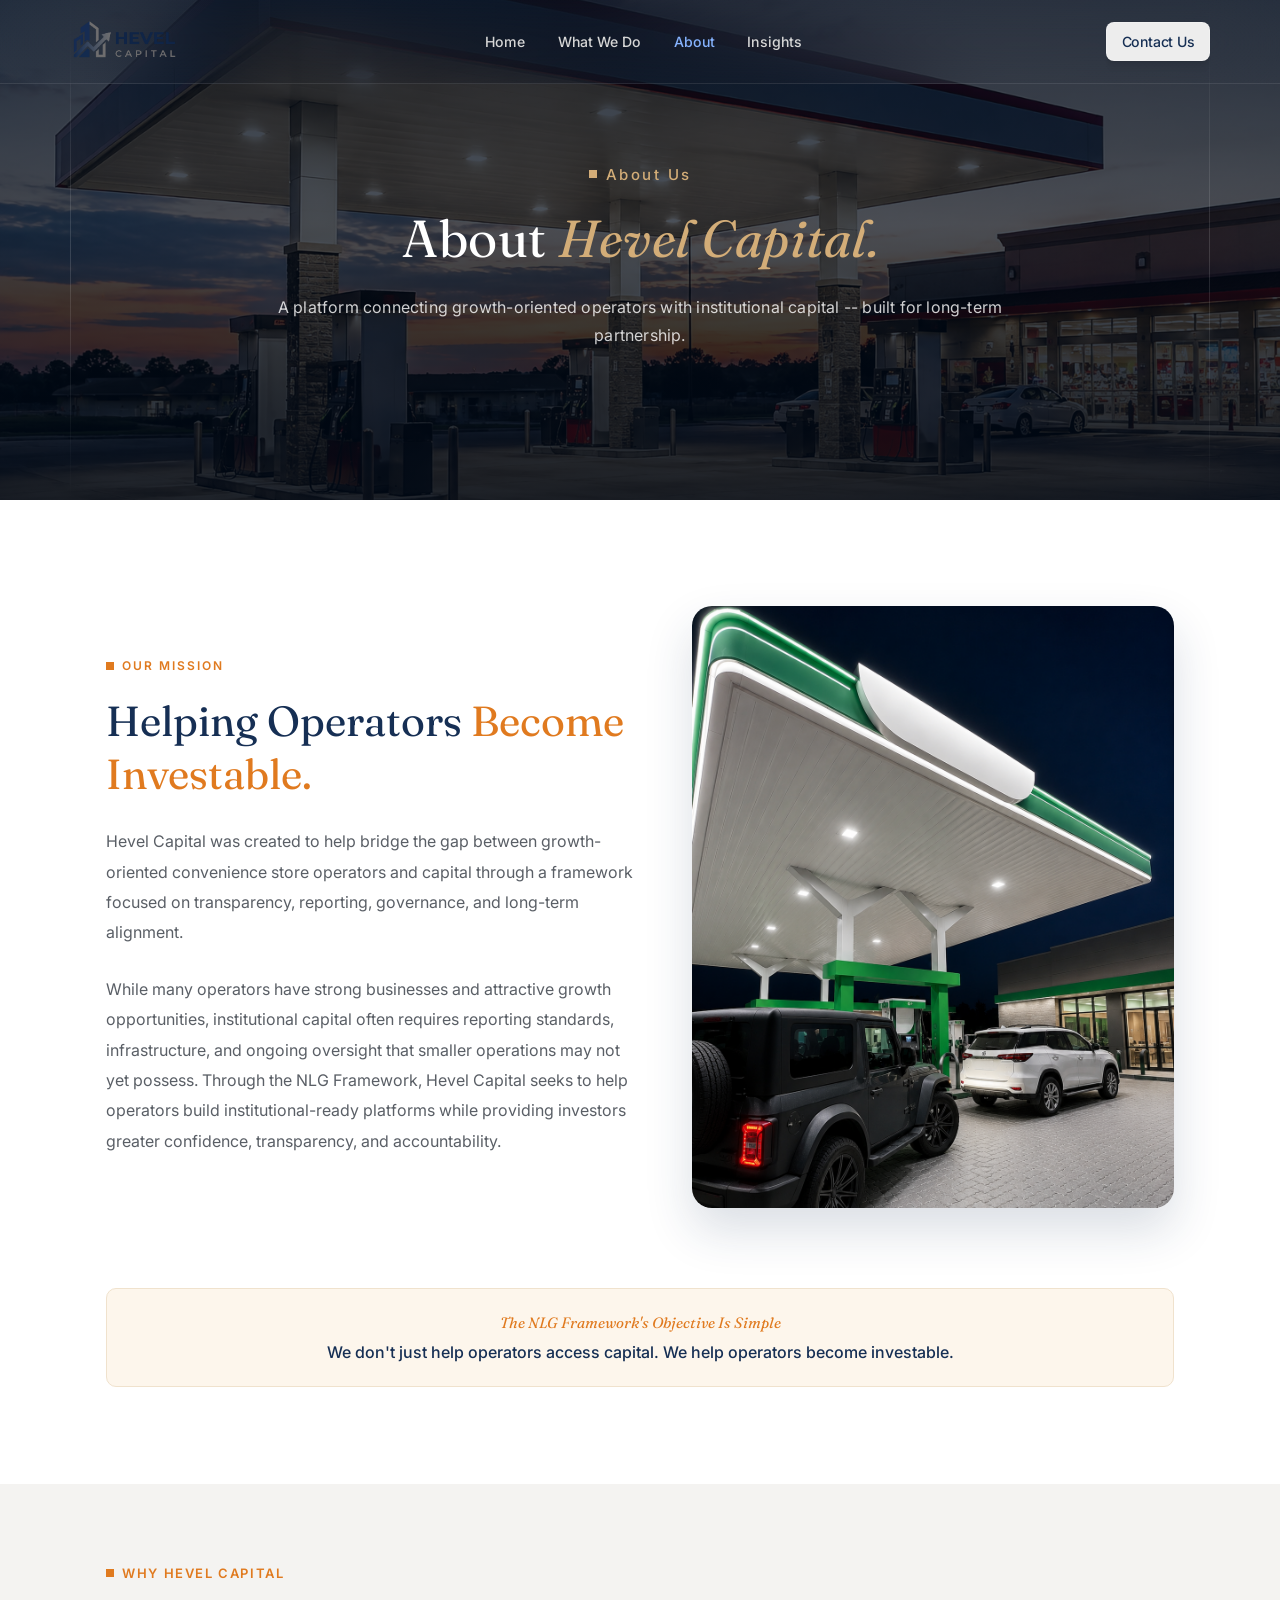
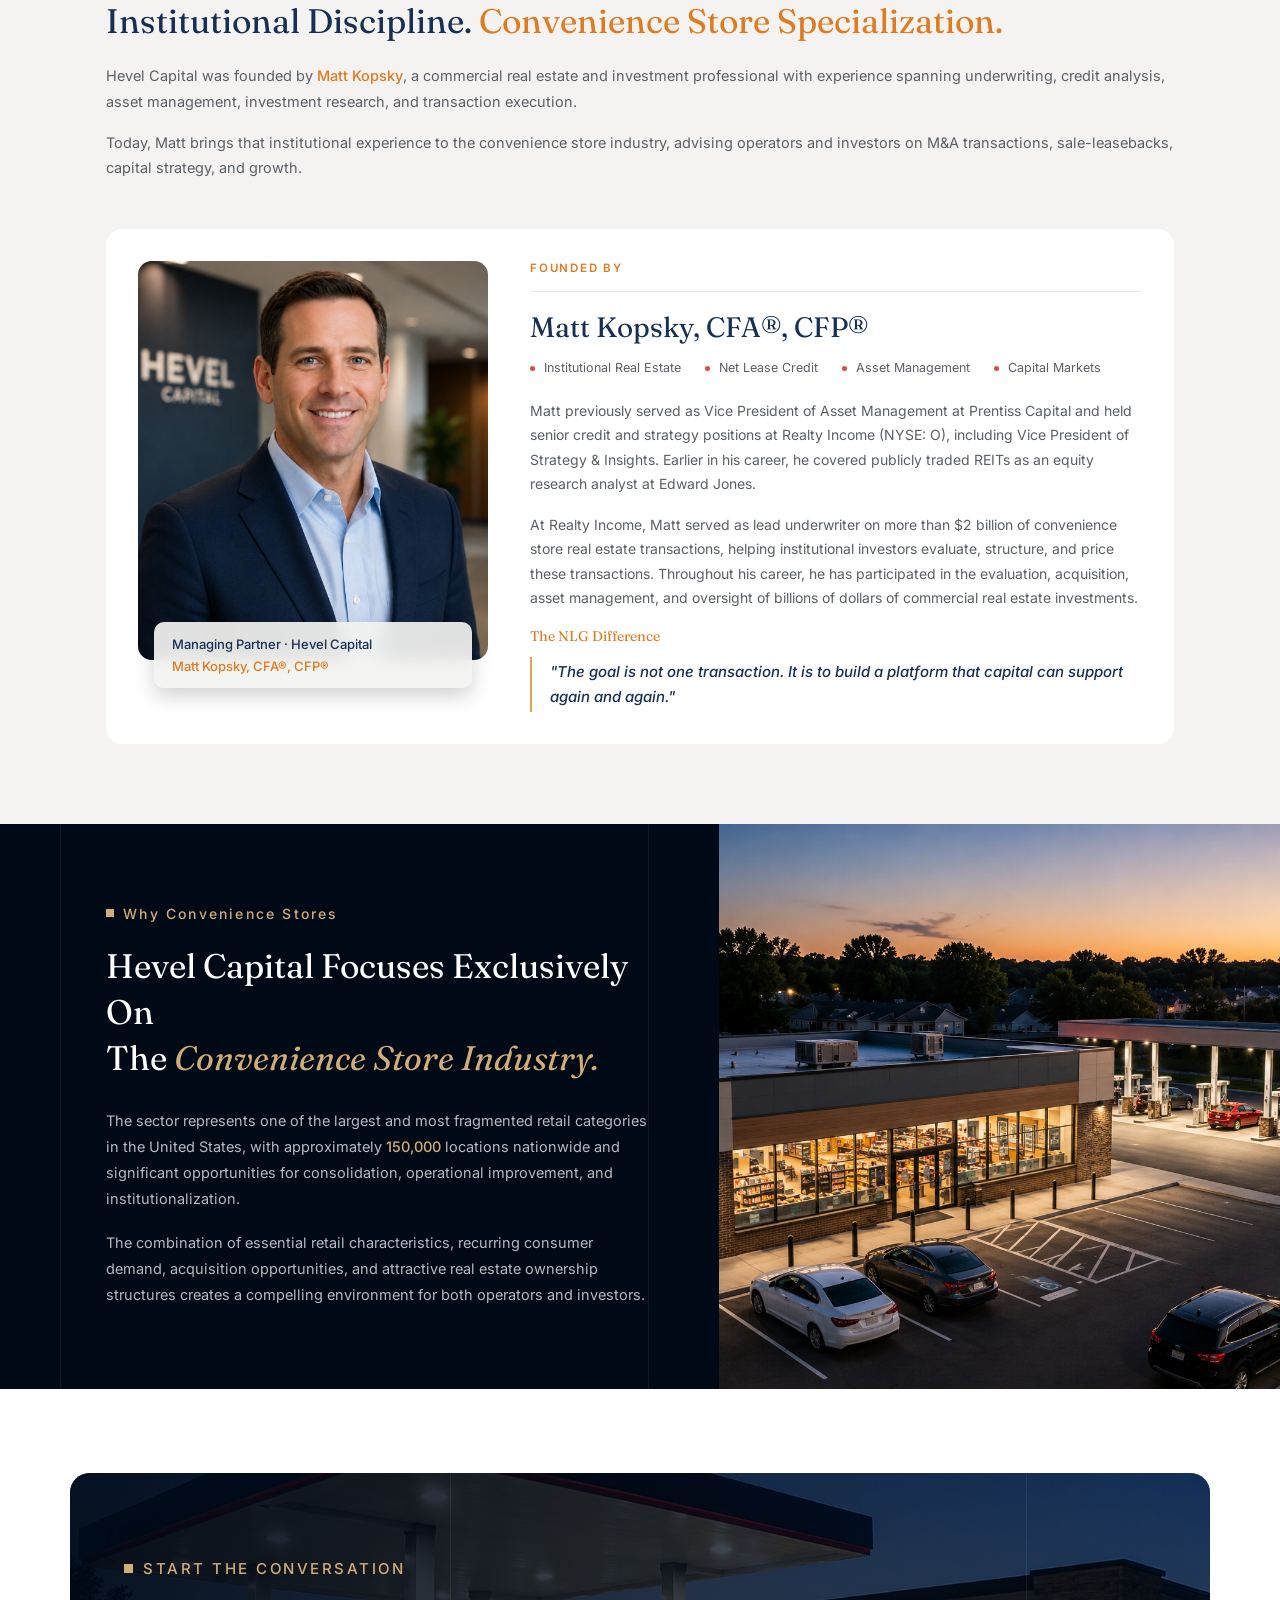
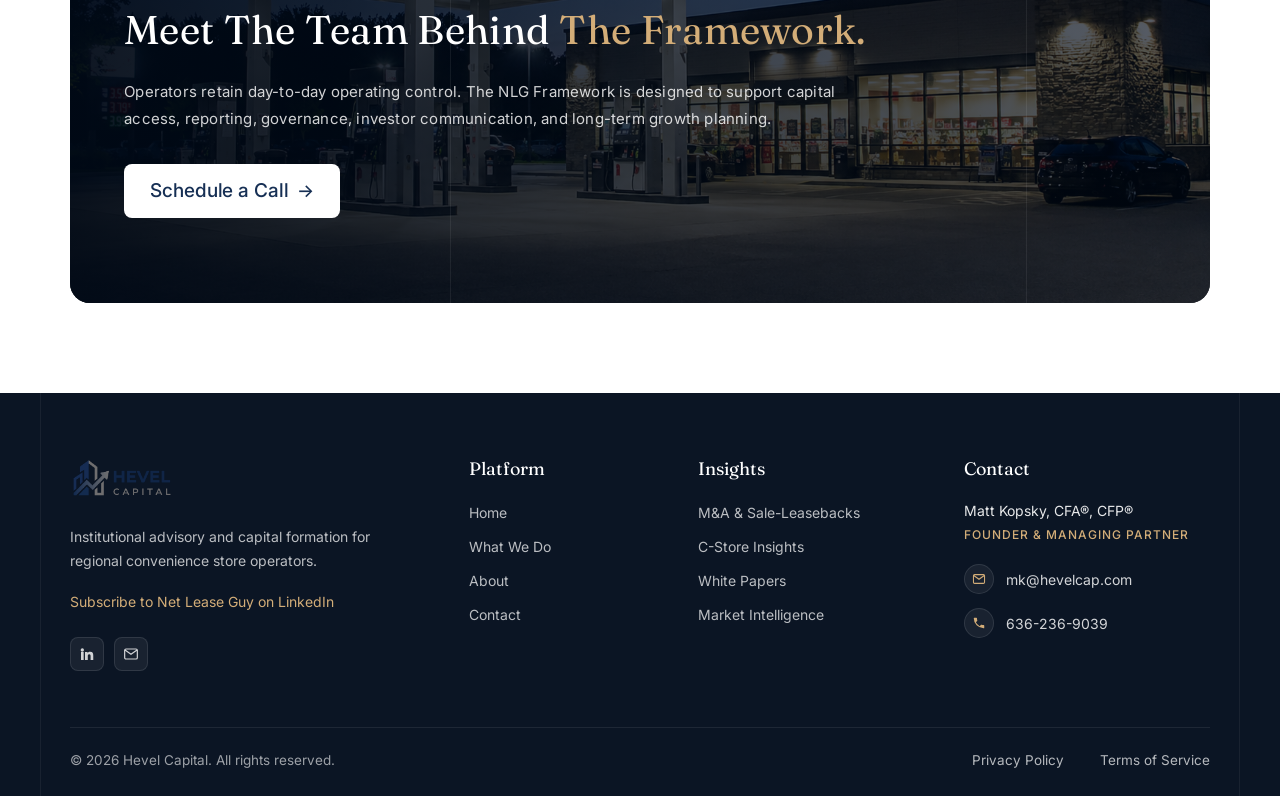
==== commit afe62cfc: "make responsive" ====
--- a/about.html
+++ b/about.html
@@ -15,7 +15,7 @@
 
   <nav class="navbar">
     <div class="logo">
-      <img src="asset/home/logo.png" alt="Hevel Capital">
+      <a href="index.html"><img src="asset/home/logo.png" alt="Hevel Capital"></a>
     </div>
 
     <ul class="nav-links">
@@ -186,7 +186,7 @@
 
     <div class="footer-brand">
       <div class="footer-logo">
-        <img src="asset/home/logo.png" alt="Hevel Capital">
+        <a href="index.html"><img src="asset/home/logo.png" alt="Hevel Capital"></a>
       </div>
       <p class="footer-about">Institutional advisory and capital formation for regional convenience store operators.</p>
       <a href="#" class="footer-subscribe">Subscribe to Net Lease Guy on LinkedIn</a>
--- a/css/style.css
+++ b/css/style.css
@@ -1326,7 +1326,9 @@
   font-size:42px;
   line-height:1.25;
   margin-bottom:26px;
-  white-space:nowrap;
+}
+@media (min-width:1100px){
+  .mission-copy .service-heading{white-space:nowrap;}
 }
 .mission-copy .service-text{
   font-size:16px;
@@ -2689,3 +2691,68 @@
 .insight-section:has(+ .touch-section--spaced){
   padding-bottom:56px;
 }
+
+/* ---------- Responsive fixes ---------- */
+
+/* Stacked ceiling cards need room for the straddling info panel */
+@media (max-width:900px){
+  .ceiling-cards{row-gap:72px;}
+}
+
+/* Mission image shouldn't be forced right-aligned once stacked */
+@media (max-width:900px){
+  .mission-row .service-media img{margin-left:0;max-width:100%;}
+}
+
+/* Hero: let height follow content on tablet/mobile so the strip sits at the bottom */
+@media (max-width:1100px){
+  .hero-section{min-height:auto;}
+}
+
+/* Breadcrumb banner: tighter on small screens */
+@media (max-width:600px){
+  .breadcrumb-heading{font-size:30px;}
+  .breadcrumb-text,
+  .breadcrumb-meta{font-size:14px;}
+  .breadcrumb-eyebrow span:last-child{font-size:13px;letter-spacing:2px;}
+}
+
+/* Navbar on small screens */
+@media (max-width:640px){
+  .navbar{padding:14px 20px;}
+  .logo img{height:38px;}
+  .nav-links{gap:2px;}
+  .nav-links li a{height:40px;font-size:14px;padding:4px 10px;}
+}
+
+/* Section headings scale down on phones */
+@media (max-width:600px){
+  .hero-copy h1{font-size:30px;line-height:38px;}
+  .solution-heading{font-size:24px;}
+  .audience-heading{font-size:25px;}
+  .nlg-heading{font-size:25px;}
+  .touch-heading{font-size:26px;}
+  .article-heading{font-size:21px;}
+  .sec-title{font-size:23px;}
+  .contact-heading{font-size:25px;}
+  .details-heading{font-size:25px;}
+  .roadmap-heading{font-size:21px;}
+  .insight-card-body h3{font-size:19px;}
+  .founder-name{font-size:21px;}
+}
+
+/* Buttons shouldn't overflow narrow phones */
+@media (max-width:420px){
+  .btn-primary{font-size:14px;padding:12px 16px;white-space:normal;}
+  .insight-tab{font-size:13px;padding:12px 14px;white-space:normal;}
+}
+
+/* Logo links */
+.logo a,
+.footer-logo a{
+  display:inline-block;
+  line-height:0;
+  transition:opacity .2s ease;
+}
+.logo a:hover,
+.footer-logo a:hover{opacity:.85;}
